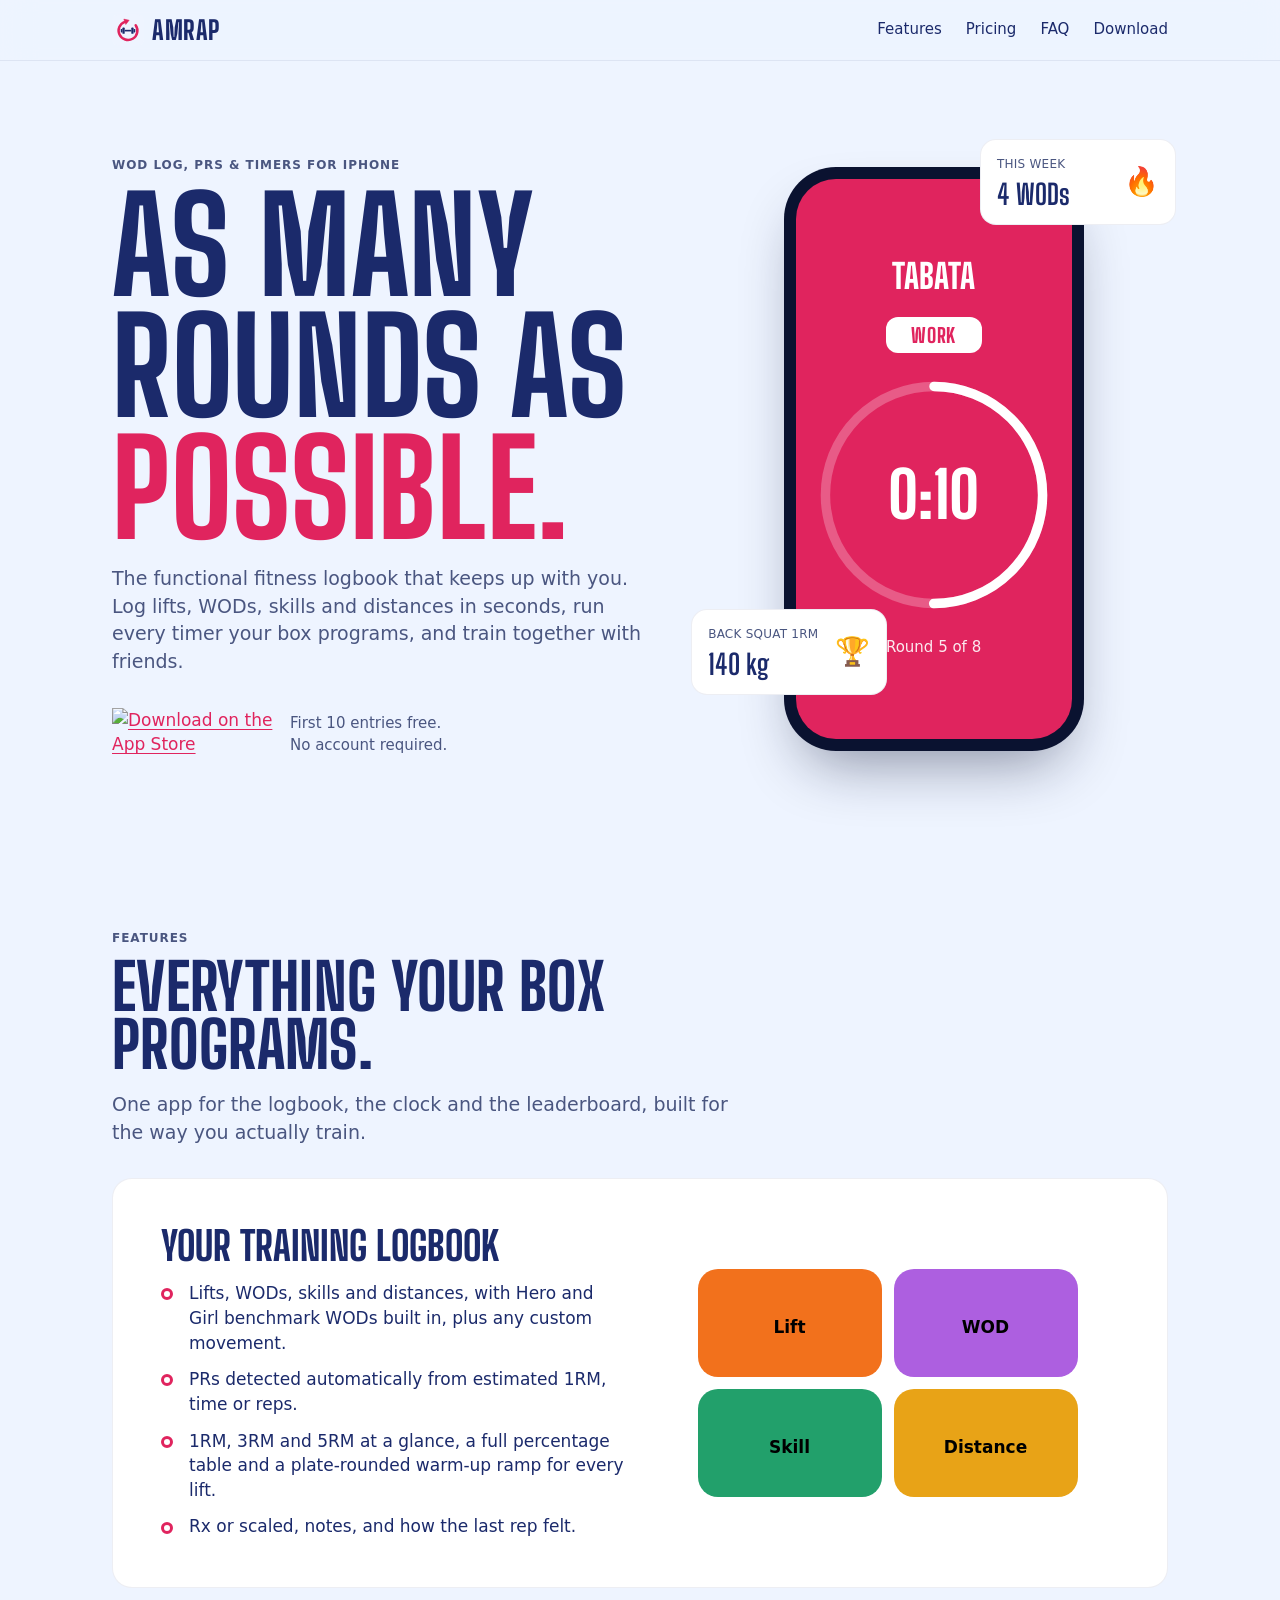
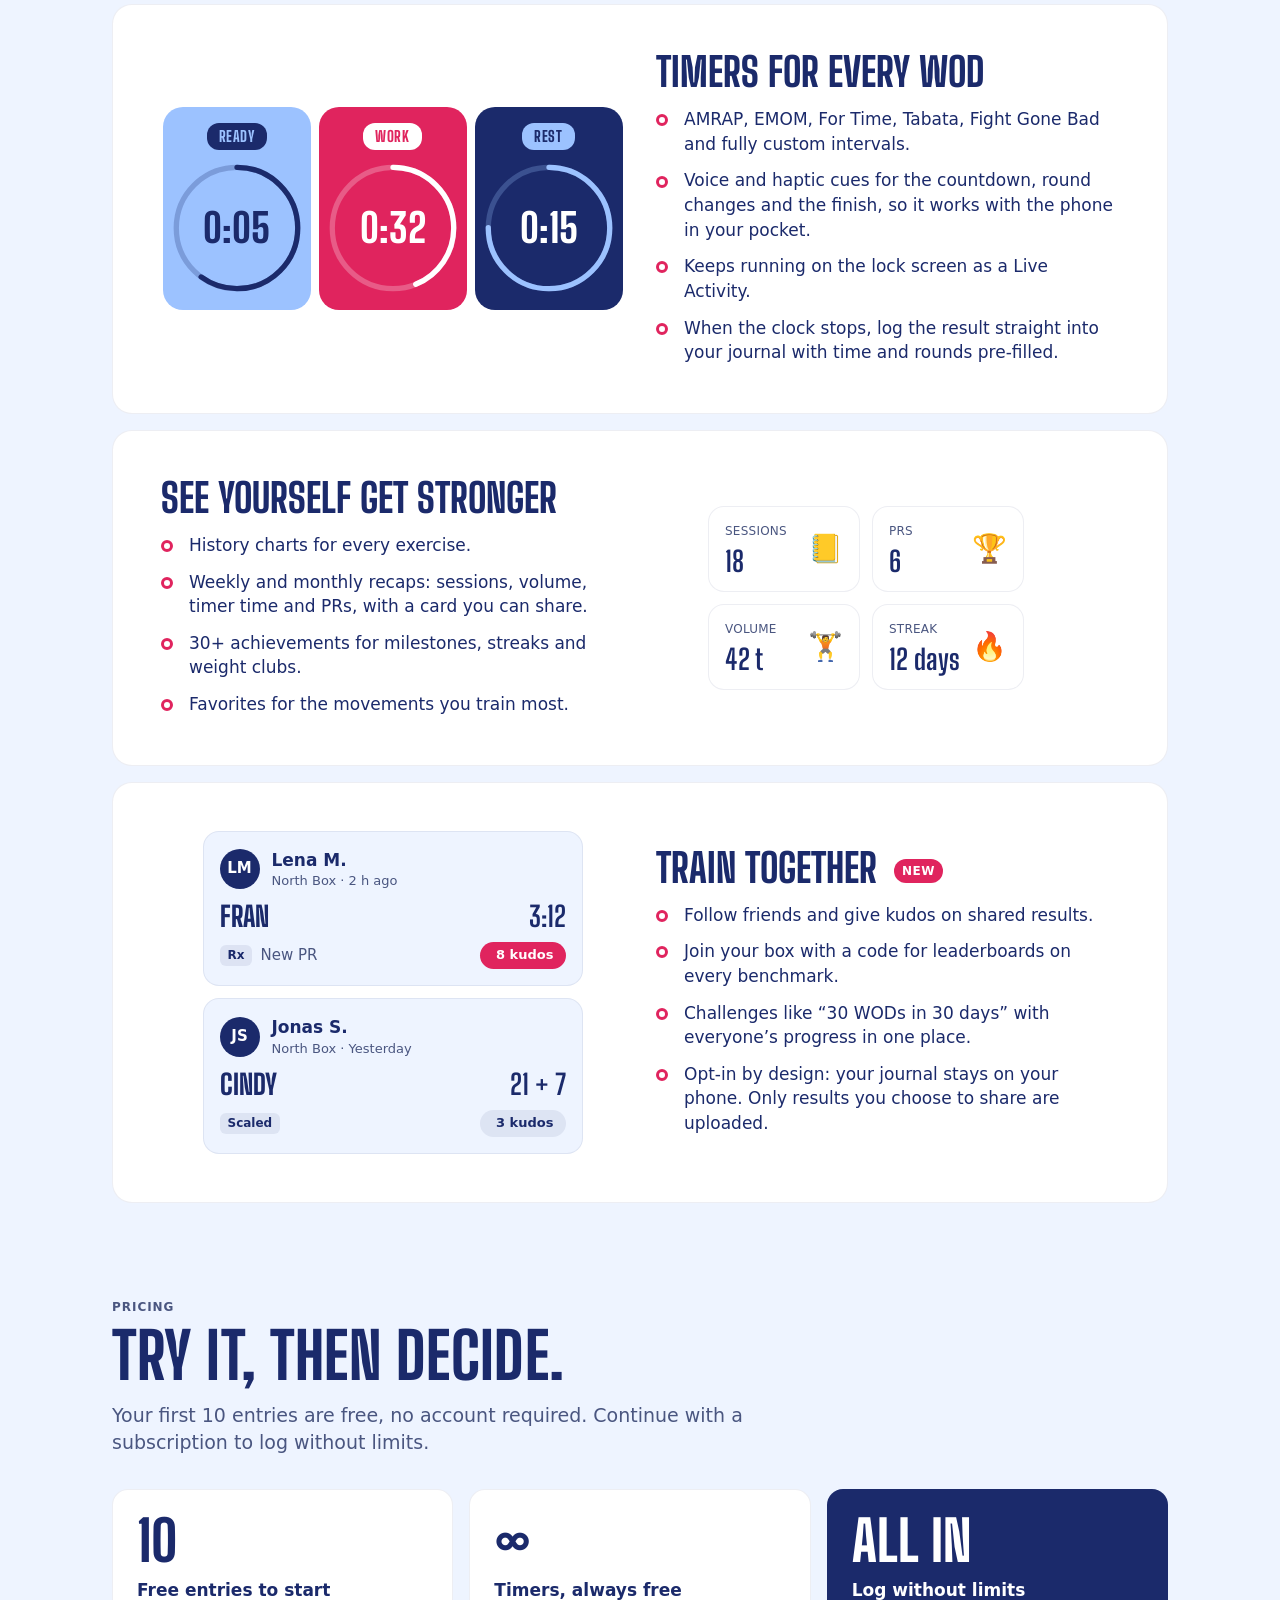
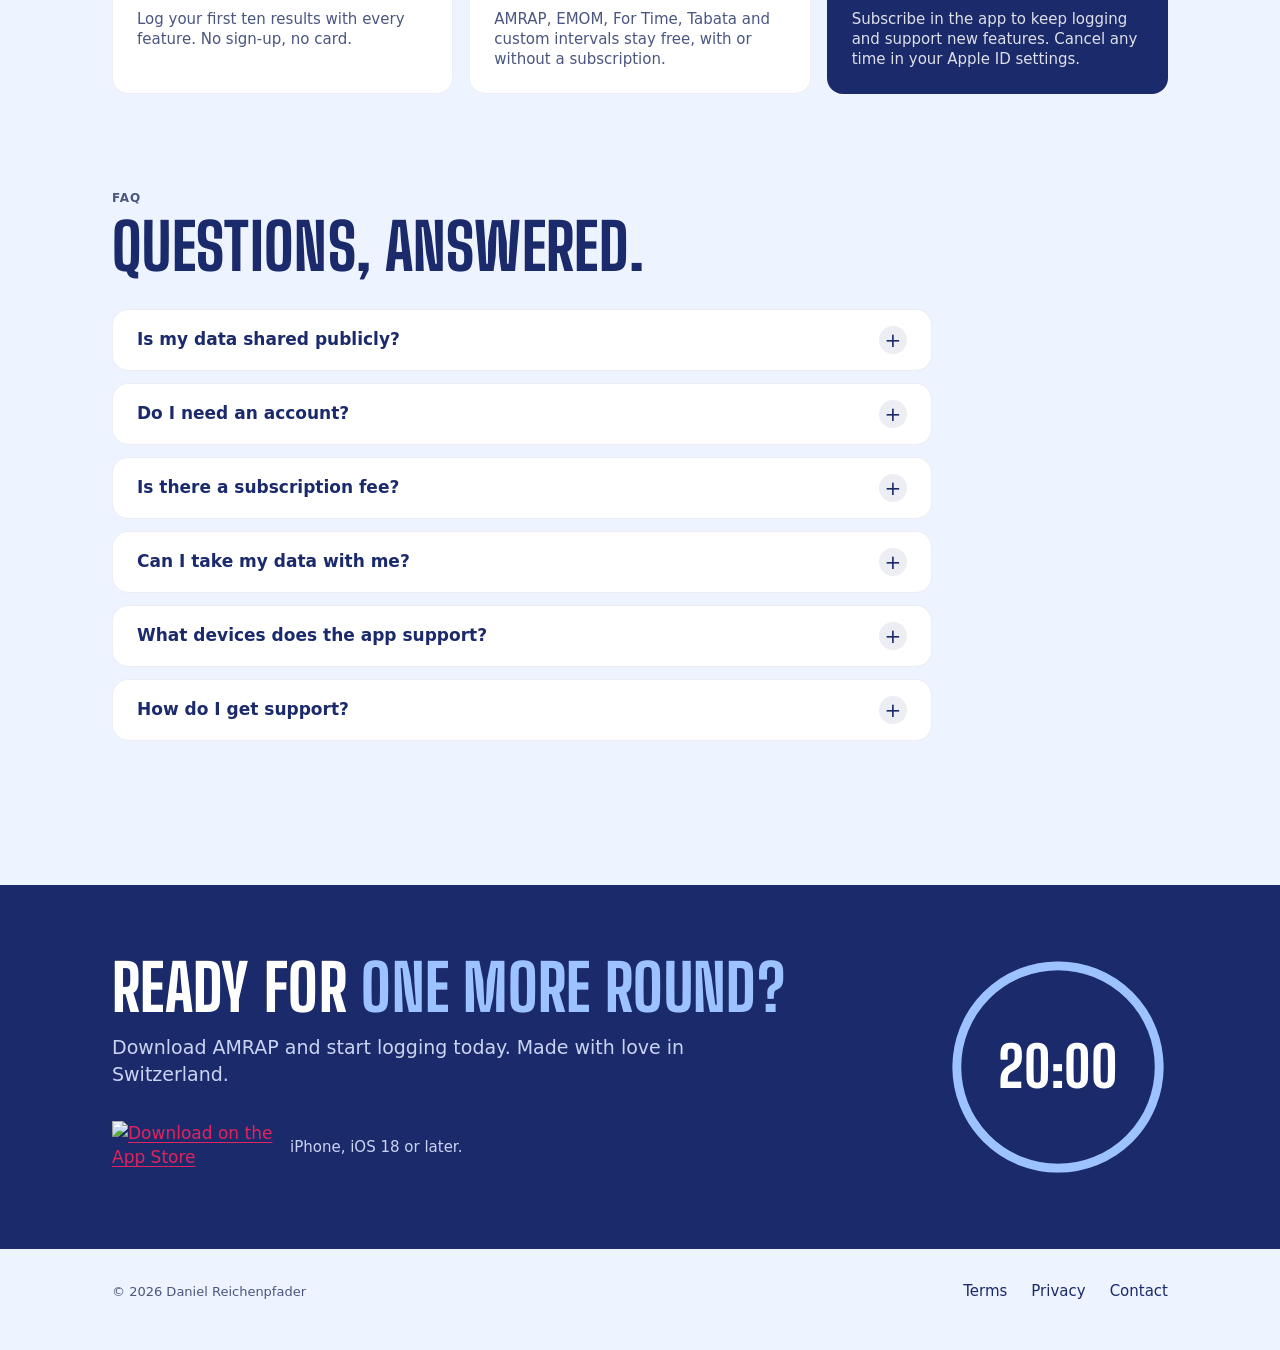
==== index.html @ 37e69ddd "✨ Rebuilds the website on the Amrap design system v3 Static site (no build step) for GitHub Pages: l" ====
<!doctype html>
<html lang="en">
<head>
  <meta charset="utf-8">
  <meta name="viewport" content="width=device-width, initial-scale=1">
  <title>AMRAP: WOD Log &amp; PRs</title>
  <meta name="description" content="The functional fitness logbook that keeps up with you. Log lifts, WODs, skills and distances in seconds, run every timer your box programs, and train together with friends.">
  <meta name="theme-color" content="#eef4ff" media="(prefers-color-scheme: light)">
  <meta name="theme-color" content="#0a1230" media="(prefers-color-scheme: dark)">
  <meta name="apple-itunes-app" content="app-id=6743651394">
  <meta property="og:title" content="AMRAP: WOD Log & PRs">
  <meta property="og:description" content="The functional fitness logbook that keeps up with you.">
  <meta property="og:image" content="assets/og-icon.png">
  <link rel="icon" href="assets/amrap-icon.svg" type="image/svg+xml">
  <link rel="icon" href="assets/favicon.png" type="image/png">
  <link rel="apple-touch-icon" href="assets/apple-touch-icon.png">
  <link rel="preconnect" href="https://fonts.googleapis.com">
  <link rel="preconnect" href="https://fonts.gstatic.com" crossorigin>
  <link rel="stylesheet" href="https://fonts.googleapis.com/css2?family=Big+Shoulders+Display:wght@700;800&display=swap">
  <link rel="stylesheet" href="https://cdn.jsdelivr.net/npm/@tabler/icons-webfont@3.19.0/dist/tabler-icons.min.css">
  <link rel="stylesheet" href="assets/tokens.css">
  <link rel="stylesheet" href="assets/components.css">
  <link rel="stylesheet" href="assets/site.css">
</head>
<body>
  <a class="skip" href="#main">Skip to content</a>

  <header class="site-header">
    <div class="wrap">
      <a class="brand" href="./" aria-label="AMRAP home">
        <img class="icon-light" src="assets/amrap-icon.svg" alt="" width="32" height="32">
        <img class="icon-dark" src="assets/amrap-icon-dark.svg" alt="" width="32" height="32">
        <span>Amrap</span>
      </a>
      <nav class="nav" aria-label="Main">
        <a href="#features">Features</a>
        <a href="#pricing">Pricing</a>
        <a href="#faq">FAQ</a>
        <a href="#download">Download</a>
      </nav>
    </div>
  </header>

  <main id="main">
    <!-- Hero -->
    <section class="hero">
      <div class="wrap">
        <div>
          <p class="eyebrow">WOD log, PRs &amp; timers for iPhone</p>
          <h1 class="display">As many<br>rounds as<br><em>possible.</em></h1>
          <p class="lede">The functional fitness logbook that keeps up with you. Log lifts, WODs, skills and distances in seconds, run every timer your box programs, and train together with friends.</p>
          <div class="cta-row">
            <a class="store-badge" href="https://apps.apple.com/app/id6743651394">
              <img src="https://developer.apple.com/app-store/marketing/guidelines/images/badge-download-on-the-app-store.svg" alt="Download on the App Store" width="162" height="54">
            </a>
            <span class="cta-note">First 10 entries free.<br>No account required.</span>
          </div>
        </div>

        <div class="hero-art" aria-hidden="true">
          <div class="phone">
            <div class="phone__screen">
              <div class="amrap-phase amrap-phase--work" id="hero-phase">
                <div class="phone__title">Tabata</div>
                <span class="amrap-badge" id="hero-badge">Work</span>
                <div class="amrap-dial" style="width:236px;height:236px">
                  <svg viewBox="0 0 300 300"><circle class="amrap-dial__track" cx="150" cy="150" r="138"/><circle class="amrap-dial__ring" id="hero-ring" cx="150" cy="150" r="138" stroke-dasharray="520 867.1"/></svg>
                  <span class="amrap-dial__time" id="hero-time" style="font-size:64px">0:12</span>
                </div>
                <div class="phone__meta" id="hero-round">Round 5 of 8</div>
              </div>
            </div>
          </div>
          <div class="amrap-stat-card float float--a"><div class="amrap-stat-card__text"><span class="amrap-stat-card__title">Back squat 1RM</span><span class="amrap-stat-card__value">140 kg</span></div><span class="amrap-stat-card__emoji">🏆</span></div>
          <div class="amrap-stat-card float float--b"><div class="amrap-stat-card__text"><span class="amrap-stat-card__title">This week</span><span class="amrap-stat-card__value">4 WODs</span></div><span class="amrap-stat-card__emoji">🔥</span></div>
        </div>
      </div>
    </section>

    <!-- Features -->
    <section class="section" id="features">
      <div class="wrap">
        <div class="section__head">
          <p class="eyebrow">Features</p>
          <h2 class="display">Everything your box programs.</h2>
          <p class="lede">One app for the logbook, the clock and the leaderboard, built for the way you actually train.</p>
        </div>

        <article class="feature">
          <div>
            <h3>Your training logbook</h3>
            <ul>
              <li>Lifts, WODs, skills and distances, with Hero and Girl benchmark WODs built in, plus any custom movement.</li>
              <li>PRs detected automatically from estimated 1RM, time or reps.</li>
              <li>1RM, 3RM and 5RM at a glance, a full percentage table and a plate-rounded warm-up ramp for every lift.</li>
              <li>Rx or scaled, notes, and how the last rep felt.</li>
            </ul>
          </div>
          <div class="feature__art" aria-hidden="true">
            <div class="tiles">
              <div class="amrap-tile amrap-tile--lift"><i class="ti ti-barbell"></i><span>Lift</span></div>
              <div class="amrap-tile amrap-tile--wod"><i class="ti ti-flame"></i><span>WOD</span></div>
              <div class="amrap-tile amrap-tile--skill"><i class="ti ti-stretching"></i><span>Skill</span></div>
              <div class="amrap-tile amrap-tile--distance"><i class="ti ti-route"></i><span>Distance</span></div>
            </div>
          </div>
        </article>

        <article class="feature feature--flip">
          <div>
            <h3>Timers for every WOD</h3>
            <ul>
              <li>AMRAP, EMOM, For Time, Tabata, Fight Gone Bad and fully custom intervals.</li>
              <li>Voice and haptic cues for the countdown, round changes and the finish, so it works with the phone in your pocket.</li>
              <li>Keeps running on the lock screen as a Live Activity.</li>
              <li>When the clock stops, log the result straight into your journal with time and rounds pre-filled.</li>
            </ul>
          </div>
          <div class="feature__art" aria-hidden="true">
            <div class="phases">
              <div class="amrap-phase amrap-phase--countdown"><span class="amrap-badge">Ready</span><div class="amrap-dial"><svg viewBox="0 0 300 300"><circle class="amrap-dial__track" cx="150" cy="150" r="138"/><circle class="amrap-dial__ring" cx="150" cy="150" r="138" stroke-dasharray="520 867.1"/></svg><span class="amrap-dial__time">0:05</span></div></div>
              <div class="amrap-phase amrap-phase--work"><span class="amrap-badge">Work</span><div class="amrap-dial"><svg viewBox="0 0 300 300"><circle class="amrap-dial__track" cx="150" cy="150" r="138"/><circle class="amrap-dial__ring" cx="150" cy="150" r="138" stroke-dasharray="380 867.1"/></svg><span class="amrap-dial__time">0:32</span></div></div>
              <div class="amrap-phase amrap-phase--rest"><span class="amrap-badge">Rest</span><div class="amrap-dial"><svg viewBox="0 0 300 300"><circle class="amrap-dial__track" cx="150" cy="150" r="138"/><circle class="amrap-dial__ring" cx="150" cy="150" r="138" stroke-dasharray="650 867.1"/></svg><span class="amrap-dial__time">0:15</span></div></div>
            </div>
          </div>
        </article>

        <article class="feature">
          <div>
            <h3>See yourself get stronger</h3>
            <ul>
              <li>History charts for every exercise.</li>
              <li>Weekly and monthly recaps: sessions, volume, timer time and PRs, with a card you can share.</li>
              <li>30+ achievements for milestones, streaks and weight clubs.</li>
              <li>Favorites for the movements you train most.</li>
            </ul>
          </div>
          <div class="feature__art stats" aria-hidden="true">
            <div class="amrap-grid">
              <div class="amrap-stat-card"><div class="amrap-stat-card__text"><span class="amrap-stat-card__title">Sessions</span><span class="amrap-stat-card__value">18</span></div><span class="amrap-stat-card__emoji">📒</span></div>
              <div class="amrap-stat-card"><div class="amrap-stat-card__text"><span class="amrap-stat-card__title">PRs</span><span class="amrap-stat-card__value">6</span></div><span class="amrap-stat-card__emoji">🏆</span></div>
              <div class="amrap-stat-card"><div class="amrap-stat-card__text"><span class="amrap-stat-card__title">Volume</span><span class="amrap-stat-card__value">42 t</span></div><span class="amrap-stat-card__emoji">🏋️</span></div>
              <div class="amrap-stat-card"><div class="amrap-stat-card__text"><span class="amrap-stat-card__title">Streak</span><span class="amrap-stat-card__value">12 days</span></div><span class="amrap-stat-card__emoji">🔥</span></div>
            </div>
          </div>
        </article>

        <article class="feature feature--flip">
          <div>
            <h3>Train together <span class="new-tag">NEW</span></h3>
            <ul>
              <li>Follow friends and give kudos on shared results.</li>
              <li>Join your box with a code for leaderboards on every benchmark.</li>
              <li>Challenges like “30 WODs in 30 days” with everyone’s progress in one place.</li>
              <li>Opt-in by design: your journal stays on your phone. Only results you choose to share are uploaded.</li>
            </ul>
          </div>
          <div class="feature__art" aria-hidden="true">
            <div style="width:100%;max-width:380px">
              <div class="feed-card">
                <div class="feed-card__who"><span class="avatar">LM</span><div><div class="feed-card__name">Lena M.</div><div class="feed-card__sub">North Box · 2 h ago</div></div></div>
                <div class="feed-card__result"><span class="feed-card__wod">Fran</span><span class="feed-card__score">3:12</span></div>
                <div class="feed-card__foot"><span class="rx">Rx</span><span class="muted">New PR</span><span style="flex:1"></span><span class="kudos kudos--on"><i class="ti ti-flame"></i> 8 kudos</span></div>
              </div>
              <div class="feed-card">
                <div class="feed-card__who"><span class="avatar">JS</span><div><div class="feed-card__name">Jonas S.</div><div class="feed-card__sub">North Box · Yesterday</div></div></div>
                <div class="feed-card__result"><span class="feed-card__wod">Cindy</span><span class="feed-card__score">21 + 7</span></div>
                <div class="feed-card__foot"><span class="rx">Scaled</span><span style="flex:1"></span><span class="kudos"><i class="ti ti-flame"></i> 3 kudos</span></div>
              </div>
            </div>
          </div>
        </article>
      </div>
    </section>

    <!-- Pricing -->
    <section class="section" id="pricing">
      <div class="wrap">
        <div class="section__head">
          <p class="eyebrow">Pricing</p>
          <h2 class="display">Try it, then decide.</h2>
          <p class="lede">Your first 10 entries are free, no account required. Continue with a subscription to log without limits.</p>
        </div>
        <div class="plans">
          <div class="plan">
            <div class="plan__big">10</div>
            <h3>Free entries to start</h3>
            <p>Log your first ten results with every feature. No sign-up, no card.</p>
          </div>
          <div class="plan">
            <div class="plan__big">∞</div>
            <h3>Timers, always free</h3>
            <p>AMRAP, EMOM, For Time, Tabata and custom intervals stay free, with or without a subscription.</p>
          </div>
          <div class="plan plan--primary">
            <div class="plan__big">All in</div>
            <h3>Log without limits</h3>
            <p>Subscribe in the app to keep logging and support new features. Cancel any time in your Apple ID settings.</p>
          </div>
        </div>
      </div>
    </section>

    <!-- FAQ -->
    <section class="section" id="faq">
      <div class="wrap">
        <div class="section__head">
          <p class="eyebrow">FAQ</p>
          <h2 class="display">Questions, answered.</h2>
        </div>
        <div class="faq">
          <details>
            <summary>Is my data shared publicly?</summary>
            <div><p>No. Your journal stays on your phone. Social is opt-in: only the results you choose to share are uploaded.</p></div>
          </details>
          <details>
            <summary>Do I need an account?</summary>
            <div><p>Not for your journal or the timers. You only sign in, with Apple or email, if you want to follow friends, join your box or take part in challenges.</p></div>
          </details>
          <details>
            <summary>Is there a subscription fee?</summary>
            <div><p>Your first 10 entries are free. After that, a subscription lets you log without limits and supports development. Timers are always free.</p></div>
          </details>
          <details>
            <summary>Can I take my data with me?</summary>
            <div><p>Yes. Export and import your journal any time.</p></div>
          </details>
          <details>
            <summary>What devices does the app support?</summary>
            <div><p>AMRAP runs on iPhone with iOS 18 or later.</p></div>
          </details>
          <details>
            <summary>How do I get support?</summary>
            <div><p>Email <a href="mailto:amrap@danielreichenpfader.com">amrap@danielreichenpfader.com</a>.</p></div>
          </details>
        </div>
      </div>
    </section>

    <!-- Download -->
    <section class="band" id="download">
      <div class="wrap">
        <div>
          <h2 class="display">Ready for <em>one more round?</em></h2>
          <p class="lede">Download AMRAP and start logging today. Made with love in Switzerland.</p>
          <div class="cta-row">
            <a class="store-badge" href="https://apps.apple.com/app/id6743651394">
              <img src="https://developer.apple.com/app-store/marketing/guidelines/images/badge-download-on-the-app-store.svg" alt="Download on the App Store" width="162" height="54">
            </a>
            <span class="cta-note">iPhone, iOS 18 or later.</span>
          </div>
        </div>
        <div class="amrap-dial" aria-hidden="true">
          <svg viewBox="0 0 300 300"><circle class="amrap-dial__track" cx="150" cy="150" r="138"/><circle class="amrap-dial__ring" cx="150" cy="150" r="138" stroke-dasharray="867.1 867.1"/></svg>
          <span class="amrap-dial__time">20:00</span>
        </div>
      </div>
    </section>
  </main>

  <footer class="site-footer">
    <div class="wrap">
      <span class="fine">© <span id="year">2026</span> Daniel Reichenpfader</span>
      <nav aria-label="Legal">
        <a href="terms/">Terms</a>
        <a href="privacy/">Privacy</a>
        <a href="mailto:amrap@danielreichenpfader.com">Contact</a>
      </nav>
    </div>
  </footer>

  <script>
    document.getElementById('year').textContent = new Date().getFullYear();
    // Hero: a running Tabata (20 s work / 10 s rest) using the design system's phase screens.
    (function () {
      if (window.matchMedia('(prefers-reduced-motion: reduce)').matches) return;
      var phase = document.getElementById('hero-phase'), badge = document.getElementById('hero-badge'),
          ring = document.getElementById('hero-ring'), time = document.getElementById('hero-time'),
          round = document.getElementById('hero-round');
      var C = 867.1, work = true, left = 12, total = 20, r = 5;
      function render() {
        phase.className = 'amrap-phase ' + (work ? 'amrap-phase--work' : 'amrap-phase--rest');
        badge.textContent = work ? 'Work' : 'Rest';
        time.textContent = '0:' + String(left).padStart(2, '0');
        ring.setAttribute('stroke-dasharray', (C * left / total).toFixed(1) + ' ' + C);
        round.textContent = 'Round ' + r + ' of 8';
      }
      setInterval(function () {
        left -= 1;
        if (left < 0) {
          if (work) { work = false; total = 10; } else { work = true; total = 20; r = r % 8 + 1; }
          left = total;
        }
        render();
      }, 1000);
    })();
  </script>
</body>
</html>
---- assets/tokens.css ----
/* Amrap design system v3 — tokens (from the Amrap design system, tokens.json). */
:root {
  color-scheme: light dark;
  --background: #eef4ff;
  --surface-card: #ffffff;
  --fill-secondary: rgba(27, 42, 107, 0.08);
  --fill-quaternary: rgba(27, 42, 107, 0.14);
  --card-stroke: rgba(27, 42, 107, 0.08);
  --label: #1b2a6b;
  --label-secondary: #4a5680;
  --navy: #1b2a6b;
  --sky-strong: #9cc2ff;
  --primary: #1b2a6b;
  --on-primary: #ffffff;
  --accent: #e0245e;
  --on-accent: #ffffff;
  --danger: #c62828;
  --type-lift: #f2711c;
  --type-wod: #ad5fe0;
  --type-skill: #22a06b;
  --type-distance: #e8a317;
  --type-undefined: #8a90a6;
  --on-type: #000000;
  --timer-countdown: var(--sky-strong);
  --on-timer-countdown: var(--navy);
  --timer-work: var(--accent);
  --on-timer-work: var(--on-accent);
  --timer-rest: var(--navy);
  --on-timer-rest: #ffffff;
  --timer-rest-ring: var(--sky-strong);
  --timer-idle-ring: var(--primary);
  --shadow-badge: 0 4px 10px rgba(0, 0, 0, 0.12);

  --space-4: 4px;
  --space-8: 8px;
  --space-12: 12px;
  --space-16: 16px;
  --space-24: 24px;
  --space-32: 32px;
  --space-48: 48px;
  --radius-control: 12px;
  --radius-card: 16px;
  --radius-tile: 20px;
  --radius-pill: 999px;
  --stroke-ring: 12px;
  --stroke-hairline: 1px;
  --font-sf: -apple-system, BlinkMacSystemFont, "SF Pro Text", system-ui, sans-serif;
  --font-display: "Big Shoulders Display", "Arial Narrow", sans-serif-condensed, -apple-system, sans-serif;
}

@media (prefers-color-scheme: dark) {
  :root {
    --background: #0a1230;
    --surface-card: #141e44;
    --fill-secondary: rgba(156, 194, 255, 0.16);
    --fill-quaternary: rgba(156, 194, 255, 0.20);
    --card-stroke: rgba(156, 194, 255, 0.12);
    --label: #ffffff;
    --label-secondary: #a3acc9;
    --primary: #9cc2ff;
    --on-primary: #0a1230;
    --accent: #ff6b9a;
    --on-accent: #0a1230;
    --danger: #ff6b6b;
    --type-lift: #ff8a3d;
    --type-wod: #c084fc;
    --type-skill: #3ccf8e;
    --type-distance: #f5c04a;
  }
}
---- assets/components.css ----
/* Amrap design system v3 — components (from components/bundle.css, body rule removed). */
.amrap-grid { display: grid; grid-template-columns: repeat(2, minmax(0, 1fr)); gap: var(--space-12); max-width: 420px; }

.amrap-stat-card { display: flex; align-items: center; gap: var(--space-12); min-height: 72px; box-sizing: border-box; padding: var(--space-16); border-radius: var(--radius-card); background: var(--surface-card); border: var(--stroke-hairline) solid var(--card-stroke); }
.amrap-stat-card__text { flex: 1; display: flex; flex-direction: column; gap: var(--space-8); min-width: 0; }
.amrap-stat-card__title { font-size: 12px; line-height: 16px; font-weight: 500; text-transform: uppercase; letter-spacing: 0.02em; color: var(--label-secondary); }
.amrap-stat-card__value { font-family: var(--font-display); font-size: 28px; line-height: 1; font-weight: 700; font-variant-numeric: tabular-nums; color: var(--label); white-space: nowrap; }
.amrap-stat-card__emoji { font-size: 28px; line-height: 1; }

.amrap-tile { display: flex; flex-direction: column; align-items: center; justify-content: center; gap: var(--space-8); min-height: 108px; padding: var(--space-8); border-radius: var(--radius-tile); color: var(--on-type); }
.amrap-tile i { font-size: 28px; }
.amrap-tile span { font-size: 17px; line-height: 22px; font-weight: 600; }
.amrap-tile--lift { background: var(--type-lift); }
.amrap-tile--wod { background: var(--type-wod); }
.amrap-tile--skill { background: var(--type-skill); }
.amrap-tile--distance { background: var(--type-distance); }

.amrap-phase { --ground: var(--timer-work); --ink: var(--on-timer-work); --ring: var(--on-timer-work); --badge-ink: var(--timer-work); display: flex; flex-direction: column; align-items: center; gap: var(--space-16); padding: var(--space-24) var(--space-16); border-radius: var(--radius-tile); background: var(--ground); color: var(--ink); }
.amrap-phase--countdown { --ground: var(--timer-countdown); --ink: var(--on-timer-countdown); --ring: var(--on-timer-countdown); --badge-ink: var(--timer-countdown); }
.amrap-phase--rest { --ground: var(--timer-rest); --ink: var(--on-timer-rest); --ring: var(--timer-rest-ring); --badge-ink: var(--timer-rest); }
.amrap-badge { display: inline-flex; justify-content: center; min-width: 96px; box-sizing: border-box; padding: var(--space-8) var(--space-16); border-radius: var(--radius-control); background: var(--ring); color: var(--badge-ink); font-family: var(--font-display); font-size: 20px; line-height: 1; font-weight: 800; letter-spacing: 0.04em; text-transform: uppercase; }

.amrap-dial { position: relative; width: 300px; height: 300px; max-width: 100%; aspect-ratio: 1; }
.amrap-dial svg { position: absolute; inset: 0; width: 100%; height: 100%; transform: rotate(-90deg); }
.amrap-dial__track, .amrap-dial__ring { fill: none; stroke-width: var(--stroke-ring); }
.amrap-dial__track { stroke: var(--ring, var(--label)); stroke-opacity: 0.25; }
.amrap-dial__ring { stroke: var(--ring, var(--timer-idle-ring)); stroke-linecap: round; }
.amrap-dial__time { position: absolute; inset: 0; display: flex; align-items: center; justify-content: center; font-family: var(--font-display); font-size: 74px; line-height: 1; font-weight: 800; font-variant-numeric: tabular-nums; }
---- assets/site.css ----
/* Amrap website — built on the v3 design system tokens (tokens.css). */
*, *::before, *::after { box-sizing: border-box; }
html { -webkit-text-size-adjust: 100%; scroll-behavior: smooth; }
body {
  margin: 0;
  background: var(--background);
  color: var(--label);
  font-family: var(--font-sf);
  font-size: 17px;
  line-height: 1.45;
  -webkit-font-smoothing: antialiased;
}
img, svg { display: block; max-width: 100%; }
a { color: var(--accent); text-underline-offset: 3px; }
a:hover { text-decoration-thickness: 2px; }
:focus-visible { outline: 3px solid var(--accent); outline-offset: 3px; border-radius: 4px; }
.skip { position: absolute; left: -999px; }
.skip:focus { left: var(--space-16); top: var(--space-16); z-index: 10; background: var(--surface-card); padding: var(--space-8) var(--space-16); border-radius: var(--radius-control); }

.wrap { width: 100%; max-width: 1120px; margin: 0 auto; padding: 0 var(--space-16); }
@media (min-width: 720px) { .wrap { padding: 0 var(--space-32); } }

/* ---------- Header ---------- */
.site-header { position: sticky; top: 0; z-index: 5; background: color-mix(in srgb, var(--background) 85%, transparent); backdrop-filter: saturate(1.6) blur(16px); -webkit-backdrop-filter: saturate(1.6) blur(16px); border-bottom: var(--stroke-hairline) solid var(--card-stroke); }
.site-header .wrap { display: flex; align-items: center; justify-content: space-between; height: 60px; gap: var(--space-16); }
.brand { display: inline-flex; align-items: center; gap: var(--space-8); color: var(--label); text-decoration: none; }
.brand img { width: 32px; height: 32px; border-radius: 8px; }
.brand span { font-family: var(--font-display); font-weight: 800; font-size: 26px; line-height: 1; letter-spacing: 0.02em; text-transform: uppercase; }
.nav { display: flex; gap: var(--space-24); }
.nav a { color: var(--label); text-decoration: none; font-size: 15px; font-weight: 500; }
.nav a:hover { color: var(--accent); }
@media (max-width: 639px) { .nav { display: none; } }
.icon-dark { display: none; }
@media (prefers-color-scheme: dark) { .icon-light { display: none; } .icon-dark { display: block; } }

/* ---------- Type ---------- */
.eyebrow { margin: 0 0 var(--space-12); font-size: 12px; line-height: 16px; font-weight: 600; letter-spacing: 0.08em; text-transform: uppercase; color: var(--label-secondary); }
.display { margin: 0; font-family: var(--font-display); font-weight: 800; text-transform: uppercase; line-height: 0.92; letter-spacing: 0.005em; }
h2.display { font-size: clamp(40px, 6vw, 64px); }
.lede { margin: var(--space-16) 0 0; font-size: 19px; line-height: 1.45; color: var(--label-secondary); max-width: 34em; }
.muted { color: var(--label-secondary); }
.fine { font-size: 13px; line-height: 18px; color: var(--label-secondary); }

/* ---------- Hero ---------- */
.hero { padding: var(--space-48) 0 var(--space-48); overflow-x: clip; }
.hero .wrap { display: grid; gap: var(--space-48); align-items: center; }
@media (min-width: 900px) { .hero { padding: 96px 0; } .hero .wrap { grid-template-columns: 1.15fr 1fr; } }
.hero h1 { font-size: clamp(64px, 12vw, 132px); }
.hero h1 em { font-style: normal; color: var(--accent); }
.cta-row { display: flex; flex-wrap: wrap; align-items: center; gap: var(--space-16); margin-top: var(--space-32); }
.store-badge img { height: 54px; width: auto; }
.cta-note { font-size: 15px; color: var(--label-secondary); }

/* Phone mock-up made of design-system components */
.phone { position: relative; width: 300px; max-width: 100%; margin: 0 auto; padding: 12px; border-radius: 52px; background: #0a1230; box-shadow: 0 30px 60px -20px rgba(10, 18, 48, 0.45); }
.phone__screen { border-radius: 40px; overflow: hidden; }
.phone .amrap-phase { border-radius: 0; min-height: 560px; justify-content: center; gap: var(--space-24); }
.phone__title { font-family: var(--font-display); font-weight: 800; font-size: 34px; line-height: 1; text-transform: uppercase; }
.phone__meta { font-size: 15px; opacity: 0.9; }
.hero-art { position: relative; }
.hero-art .float { position: absolute; width: 196px; }
.hero-art .float--a { left: -8px; bottom: 56px; }
.hero-art .float--b { right: -8px; top: -28px; }
@media (max-width: 899px) { .hero-art .float { display: none; } }
@media (min-width: 900px) and (max-width: 1060px) { .hero-art .float--a { left: -40px; } .hero-art .float--b { right: -40px; } }

/* ---------- Sections ---------- */
section { scroll-margin-top: 72px; }
.section { padding: 72px 0; }
.section + .section { padding-top: 24px; }
.section__head { max-width: 680px; margin-bottom: var(--space-32); }

.feature { display: grid; gap: var(--space-32); align-items: center; padding: var(--space-32); border-radius: var(--radius-tile); background: var(--surface-card); border: var(--stroke-hairline) solid var(--card-stroke); }
.feature + .feature { margin-top: var(--space-16); }
@media (max-width: 719px) { .feature { padding: var(--space-24) var(--space-16); } }
@media (min-width: 900px) { .feature { grid-template-columns: 1fr 1fr; padding: var(--space-48); } .feature--flip .feature__art { order: -1; } }
.feature h3 { margin: 0; font-family: var(--font-display); font-weight: 800; font-size: 40px; line-height: 0.95; text-transform: uppercase; }
.feature ul { margin: var(--space-16) 0 0; padding: 0; list-style: none; display: grid; gap: var(--space-12); }
.feature li { position: relative; padding-left: 28px; }
.feature li::before { content: ""; position: absolute; left: 0; top: 0.42em; width: 12px; height: 12px; border-radius: 50%; border: 3px solid var(--accent); }
.feature__art { display: flex; justify-content: center; }
.new-tag { display: inline-block; vertical-align: middle; margin-left: var(--space-8); padding: var(--space-4) var(--space-8); border-radius: var(--radius-pill); background: var(--accent); color: var(--on-accent); font-family: var(--font-sf); font-size: 12px; line-height: 16px; font-weight: 700; letter-spacing: 0.04em; }

/* Art pieces */
.tiles { display: grid; grid-template-columns: repeat(2, minmax(0, 1fr)); gap: var(--space-12); width: 100%; max-width: 380px; }
.phases { display: grid; grid-template-columns: repeat(3, minmax(0, 1fr)); gap: var(--space-8); width: 100%; max-width: 460px; }
.phases .amrap-phase { padding: var(--space-16) var(--space-8); gap: var(--space-12); }
.phases .amrap-badge { min-width: 0; font-size: 15px; padding: 6px var(--space-12); }
.phases .amrap-dial { width: 100%; height: auto; }
.phases .amrap-dial__time { font-size: clamp(26px, 6vw, 40px); }
.stats { width: 100%; max-width: 420px; }
.stats .amrap-grid { max-width: none; }

.feed-card { width: 100%; max-width: 380px; padding: var(--space-16); border-radius: var(--radius-card); background: var(--background); border: var(--stroke-hairline) solid var(--card-stroke); }
.feed-card + .feed-card { margin-top: var(--space-12); }
.feed-card__who { display: flex; align-items: center; gap: var(--space-12); }
.avatar { width: 40px; height: 40px; border-radius: var(--radius-pill); display: grid; place-items: center; font-weight: 700; font-size: 15px; background: var(--primary); color: var(--on-primary); }
.feed-card__name { font-weight: 600; }
.feed-card__sub { font-size: 13px; line-height: 18px; color: var(--label-secondary); }
.feed-card__result { display: flex; align-items: baseline; justify-content: space-between; gap: var(--space-12); margin-top: var(--space-12); }
.feed-card__wod { font-family: var(--font-display); font-weight: 800; font-size: 28px; line-height: 1; text-transform: uppercase; }
.feed-card__score { font-family: var(--font-display); font-weight: 700; font-size: 28px; line-height: 1; font-variant-numeric: tabular-nums; }
.feed-card__foot { display: flex; align-items: center; gap: var(--space-8); margin-top: var(--space-12); font-size: 15px; }
.kudos { display: inline-flex; align-items: center; gap: var(--space-4); padding: var(--space-4) var(--space-12); border-radius: var(--radius-pill); background: var(--fill-secondary); color: var(--label); font-size: 13px; font-weight: 600; }
.kudos--on { background: var(--accent); color: var(--on-accent); }
.rx { padding: 2px var(--space-8); border-radius: 6px; background: var(--fill-secondary); font-size: 12px; font-weight: 700; }

/* ---------- Pricing ---------- */
.plans { display: grid; gap: var(--space-16); }
@media (min-width: 720px) { .plans { grid-template-columns: repeat(3, 1fr); } }
.plan { padding: var(--space-24); border-radius: var(--radius-card); background: var(--surface-card); border: var(--stroke-hairline) solid var(--card-stroke); }
.plan__big { font-family: var(--font-display); font-weight: 800; font-size: 56px; line-height: 0.95; text-transform: uppercase; font-variant-numeric: tabular-nums; }
.plan h3 { margin: var(--space-12) 0 var(--space-8); font-size: 17px; line-height: 22px; }
.plan p { margin: 0; color: var(--label-secondary); font-size: 15px; line-height: 20px; }
.plan--primary { background: var(--primary); color: var(--on-primary); border-color: transparent; }
.plan--primary p { color: inherit; opacity: 0.85; }

/* ---------- FAQ ---------- */
.faq { display: grid; gap: var(--space-12); max-width: 820px; }
.faq details { border-radius: var(--radius-card); background: var(--surface-card); border: var(--stroke-hairline) solid var(--card-stroke); }
.faq summary { display: flex; justify-content: space-between; align-items: center; gap: var(--space-16); padding: var(--space-16) var(--space-24); cursor: pointer; list-style: none; font-weight: 600; }
.faq summary::-webkit-details-marker { display: none; }
.faq summary::after { content: "+"; flex: none; display: grid; place-items: center; width: 28px; height: 28px; border-radius: var(--radius-pill); background: var(--fill-secondary); font-size: 20px; line-height: 1; font-weight: 500; transition: transform 0.2s; }
.faq details[open] summary::after { transform: rotate(45deg); }
.faq details > div { padding: 0 var(--space-24) var(--space-24); color: var(--label-secondary); }
.faq details > div p { margin: 0 0 var(--space-8); }

/* ---------- Download band ---------- */
.band { margin: 72px 0 0; padding: 72px 0; background: var(--navy); color: #ffffff; }
.band .wrap { display: grid; gap: var(--space-32); align-items: center; }
@media (min-width: 900px) { .band .wrap { grid-template-columns: 1fr auto; } }
.band h2 em { font-style: normal; color: var(--sky-strong); }
.band .lede { color: #c9d4f2; }
.band .amrap-dial { width: 220px; height: 220px; --ring: var(--timer-rest-ring); color: #ffffff; }
.band .amrap-dial__track { stroke: var(--sky-strong); }
.band .amrap-dial__time { font-size: 56px; }
@media (max-width: 899px) { .band .amrap-dial { display: none; } }
.band .cta-note { color: #c9d4f2; }

/* ---------- Footer ---------- */
.site-footer { padding: var(--space-32) 0 var(--space-48); }
.site-footer .wrap { display: flex; flex-wrap: wrap; gap: var(--space-16) var(--space-32); justify-content: space-between; align-items: center; }
.site-footer nav { display: flex; flex-wrap: wrap; gap: var(--space-24); }
.site-footer a { color: var(--label); text-decoration: none; font-size: 15px; }
.site-footer a:hover { color: var(--accent); }

/* ---------- Legal pages ---------- */
.legal { padding: var(--space-48) 0 72px; }
.legal .doc { max-width: 760px; padding: var(--space-32); border-radius: var(--radius-tile); background: var(--surface-card); border: var(--stroke-hairline) solid var(--card-stroke); overflow-wrap: anywhere; }
@media (max-width: 719px) { .legal .doc { padding: var(--space-24) var(--space-16); } }
.legal h1 { margin: 0 0 var(--space-8); font-family: var(--font-display); font-weight: 800; font-size: clamp(40px, 7vw, 56px); line-height: 0.95; text-transform: uppercase; }
.legal h2 { margin: var(--space-32) 0 var(--space-12); font-size: 22px; line-height: 28px; }
.legal h3 { margin: var(--space-24) 0 var(--space-8); font-size: 17px; line-height: 22px; }
.legal p, .legal li, .legal .doc div { font-size: 15px; line-height: 1.55; color: var(--label-secondary); }
.legal .doc div + div { margin-top: var(--space-8); }
.legal strong { color: var(--label); }
.legal table { width: 100%; border-collapse: collapse; font-size: 14px; }
.legal td, .legal th { border: var(--stroke-hairline) solid var(--card-stroke); padding: var(--space-8); vertical-align: top; }
.legal ul { padding-left: 1.2em; }

/* ---------- 404 ---------- */
.notfound { min-height: 70vh; display: grid; place-items: center; text-align: center; padding: var(--space-48) 0; }
.notfound .amrap-dial { margin: 0 auto var(--space-24); width: 220px; height: 220px; }
.notfound .amrap-dial__time { font-size: 64px; }
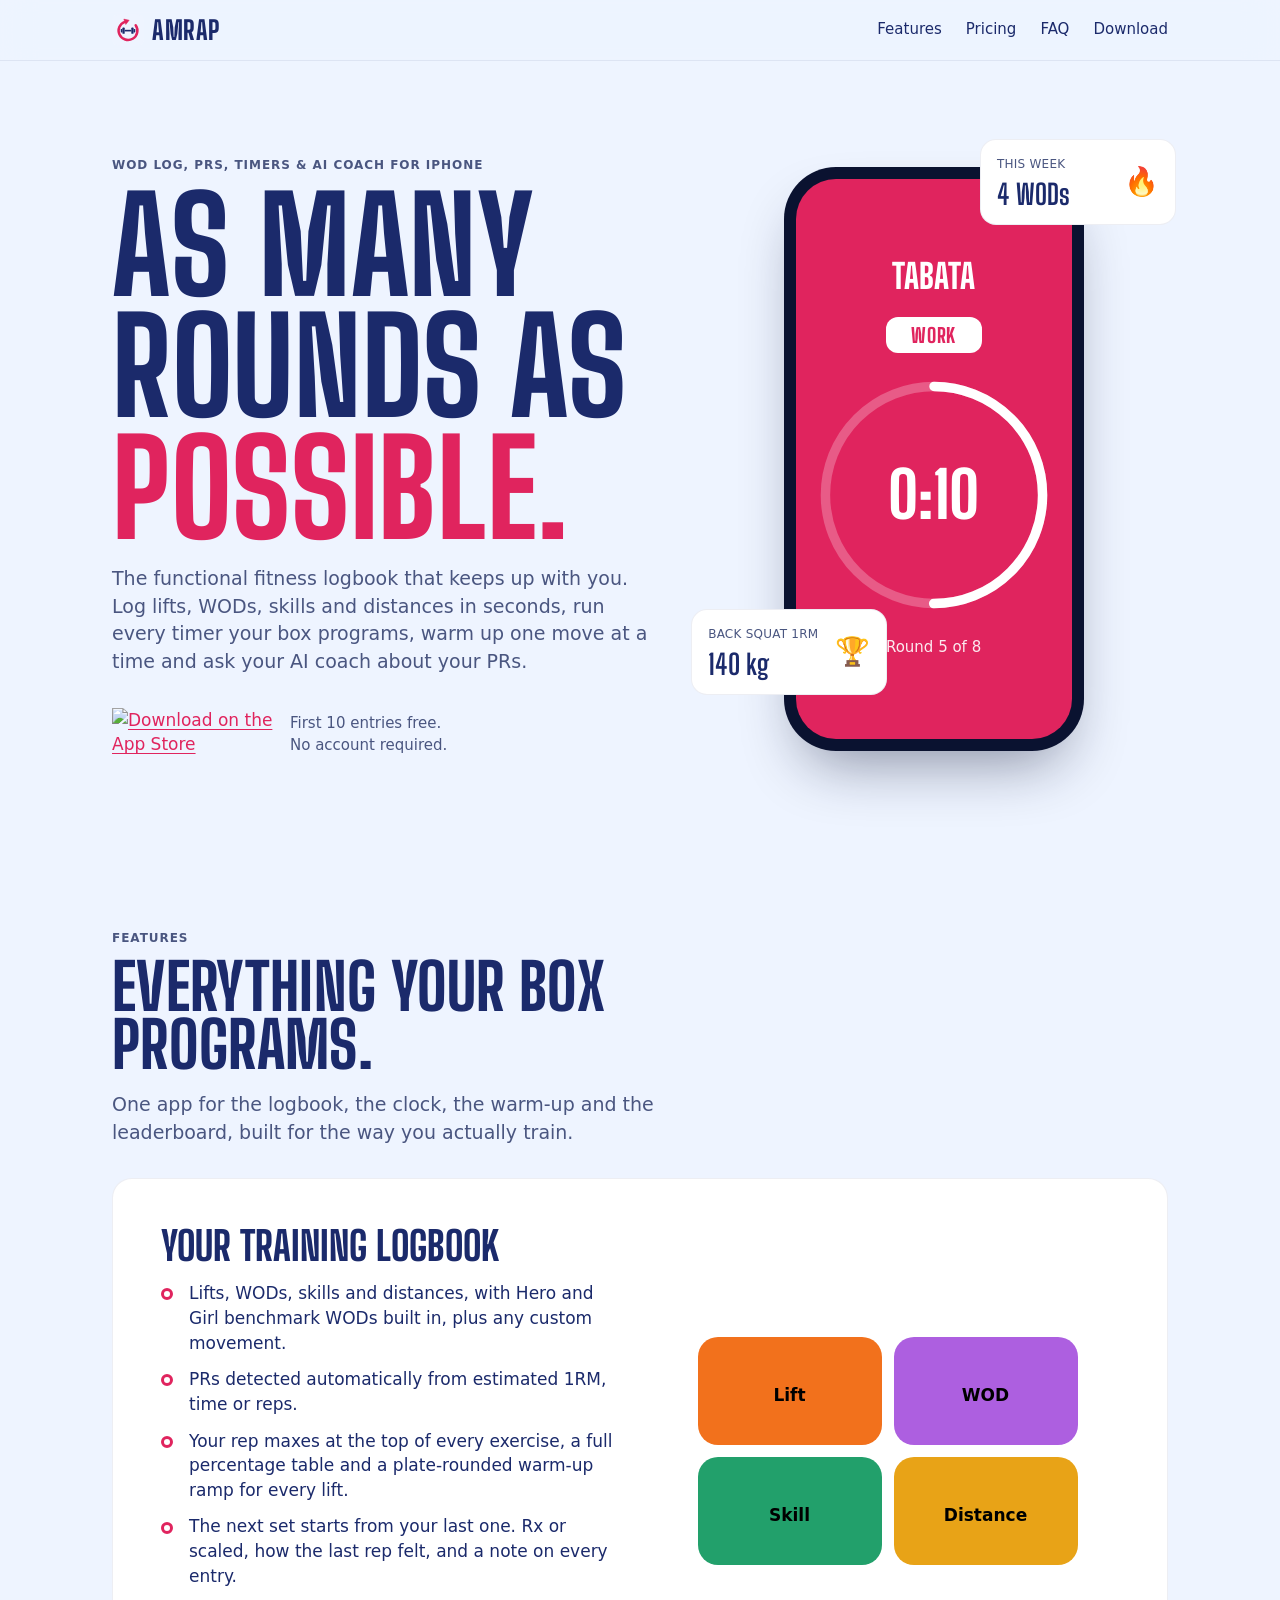
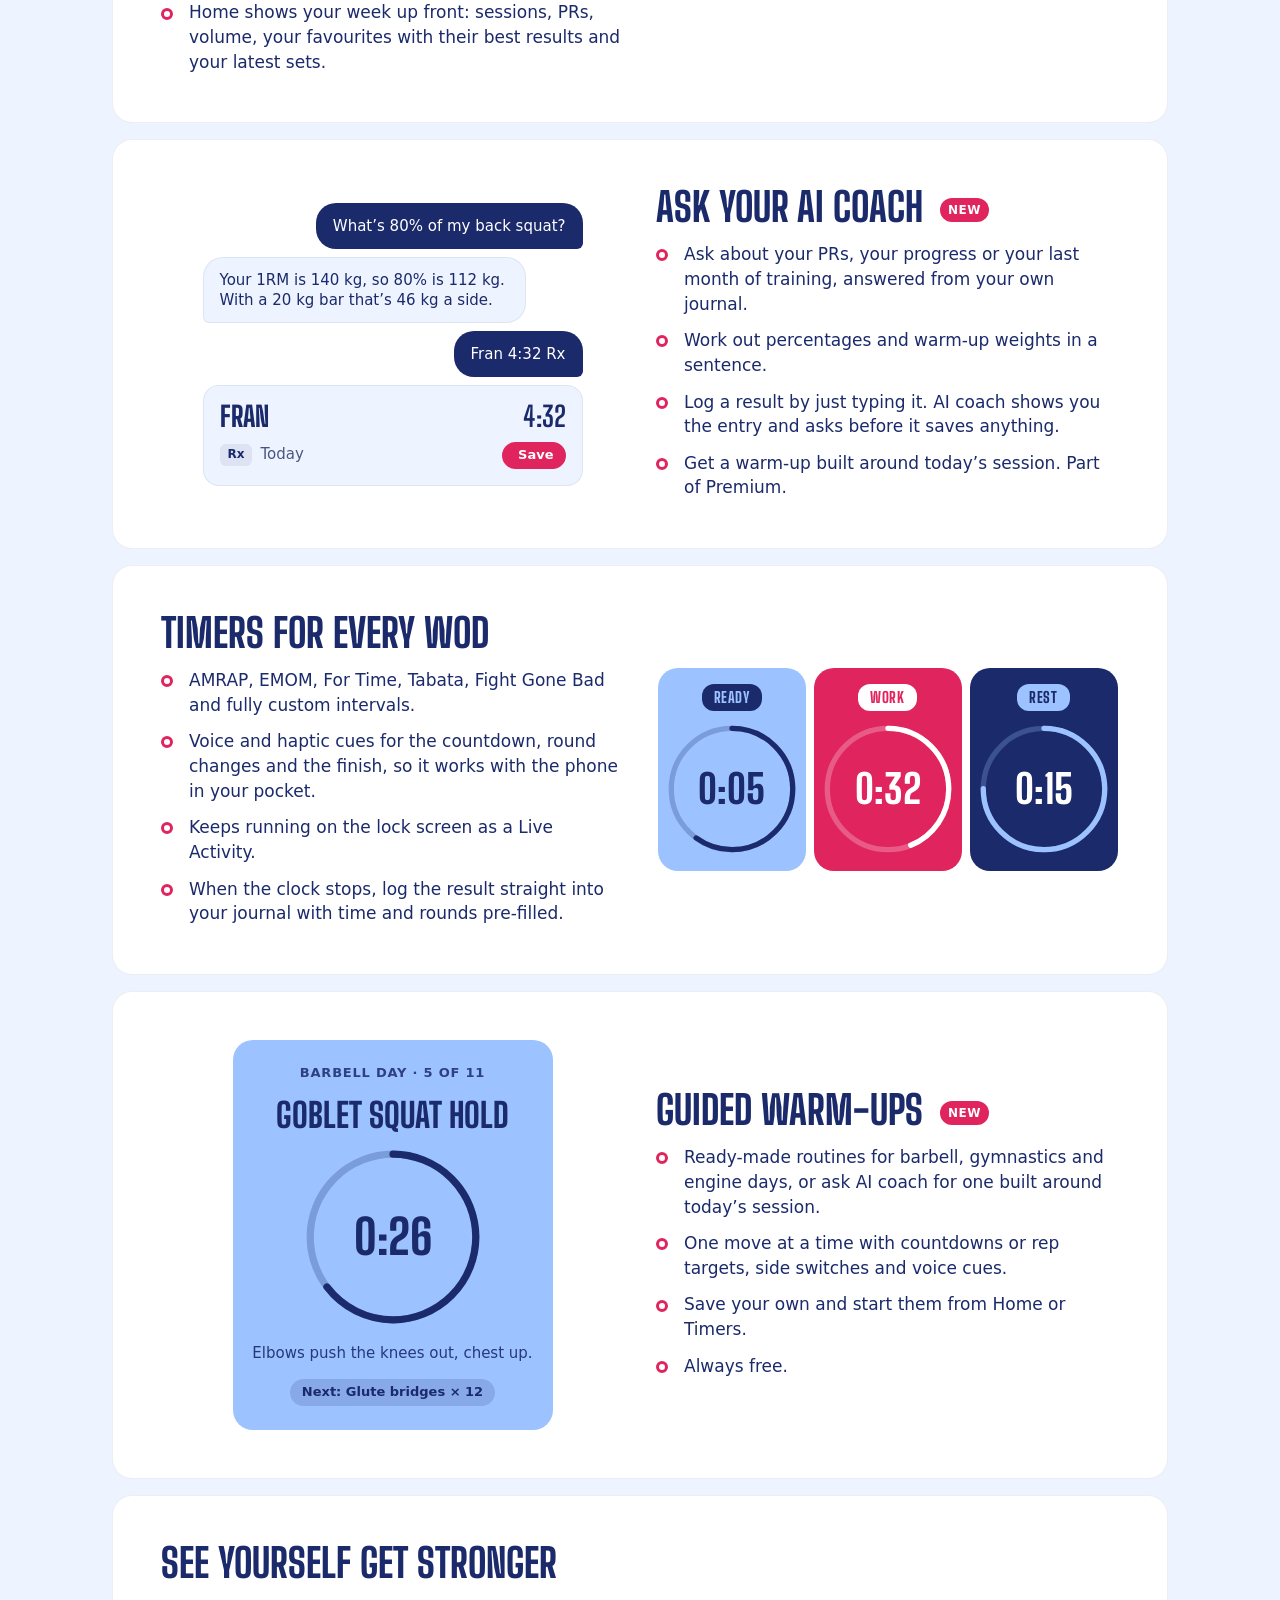
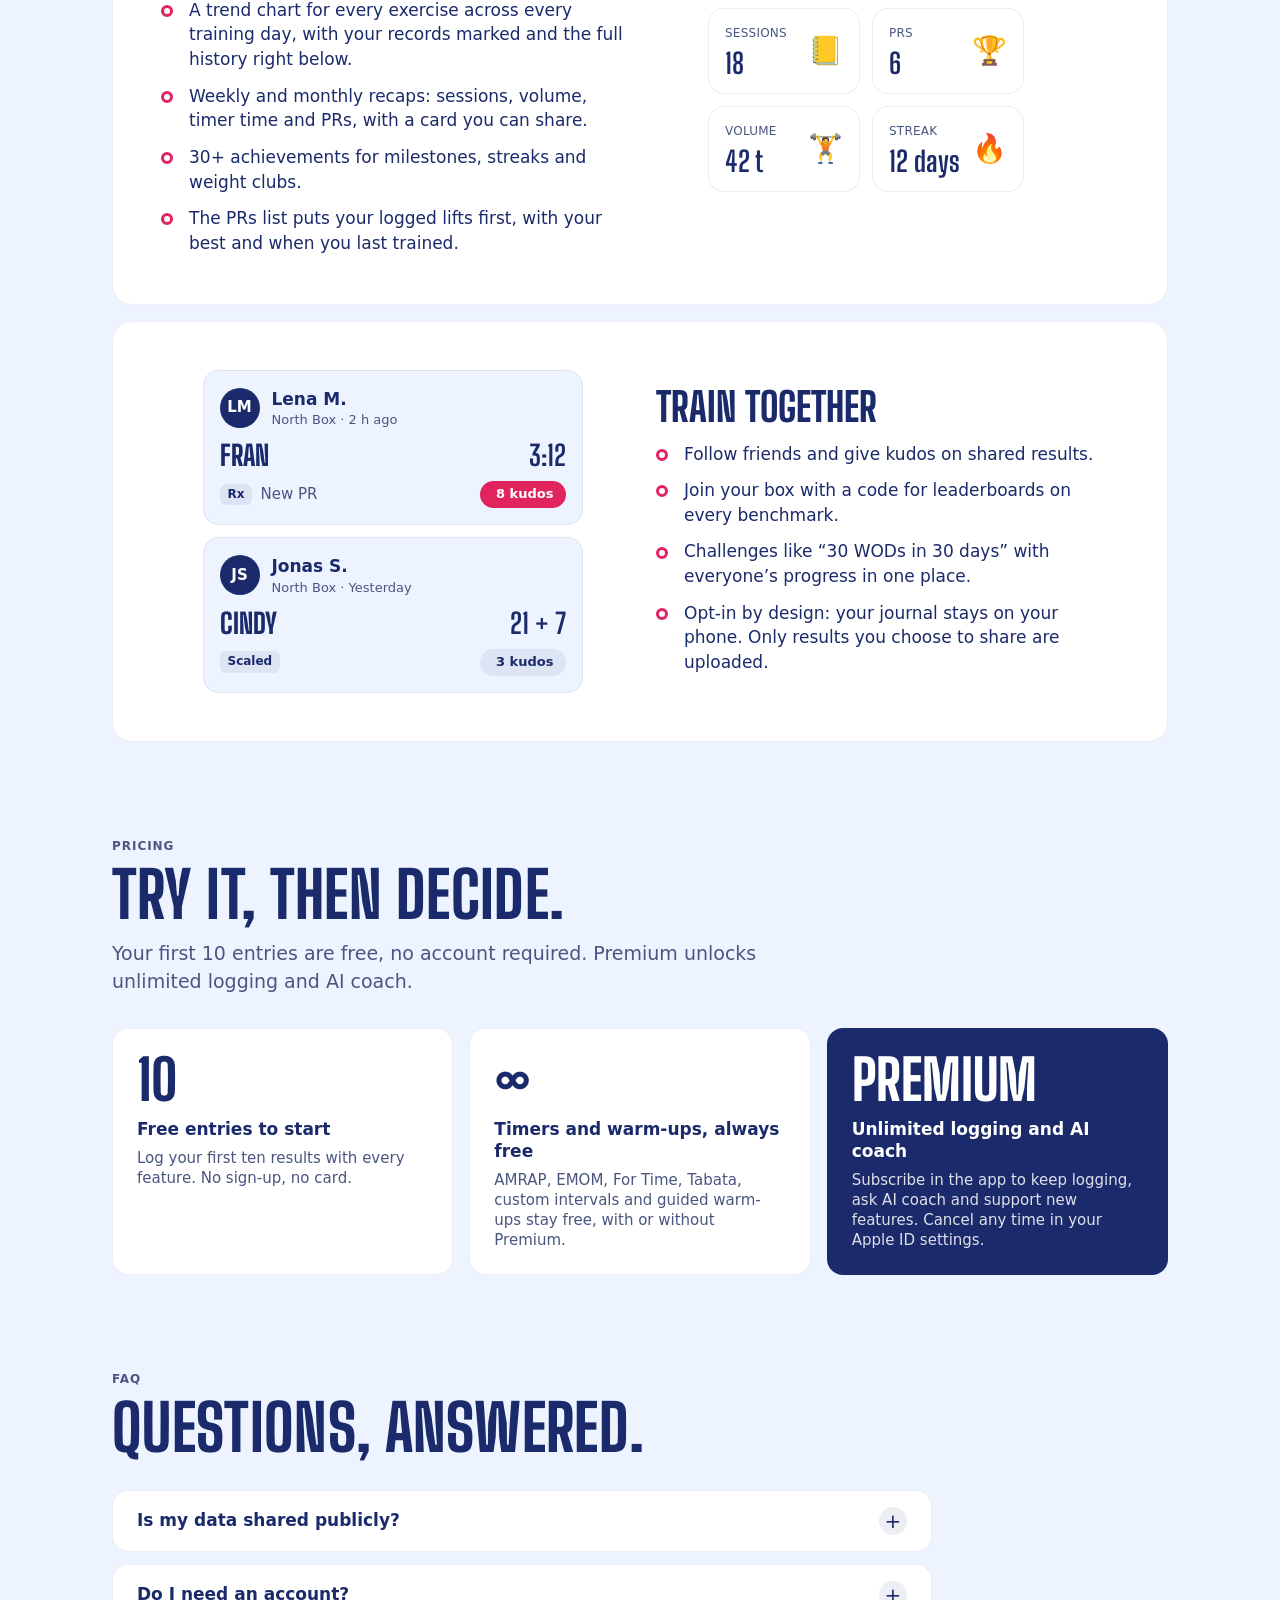
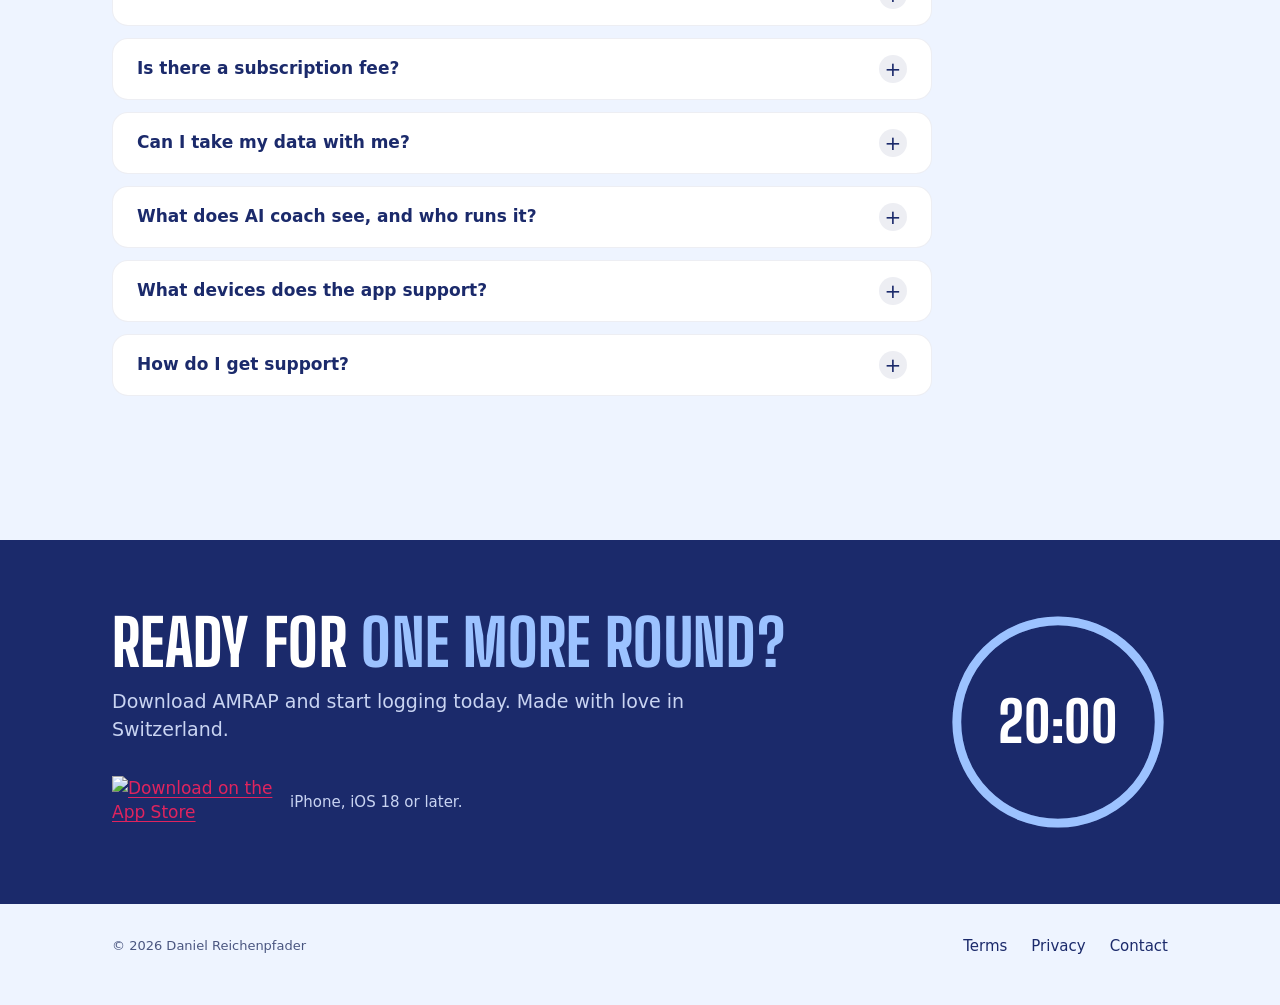
==== commit a49cfea4: "✨ Adds AI coach and guided warm-ups to the homepage Co-Authored-By: Claude Opus 5.5 <noreply@anthrop" ====
--- a/index.html
+++ b/index.html
@@ -4,7 +4,7 @@
   <meta charset="utf-8">
   <meta name="viewport" content="width=device-width, initial-scale=1">
   <title>AMRAP: WOD Log &amp; PRs</title>
-  <meta name="description" content="The functional fitness logbook that keeps up with you. Log lifts, WODs, skills and distances in seconds, run every timer your box programs, and train together with friends.">
+  <meta name="description" content="The functional fitness logbook that keeps up with you. Log lifts, WODs, skills and distances in seconds, run every timer your box programs, warm up with guided routines and ask your AI coach about your training.">
   <meta name="theme-color" content="#eef4ff" media="(prefers-color-scheme: light)">
   <meta name="theme-color" content="#0a1230" media="(prefers-color-scheme: dark)">
   <meta name="apple-itunes-app" content="app-id=6743651394">
@@ -46,9 +46,9 @@
     <section class="hero">
       <div class="wrap">
         <div>
-          <p class="eyebrow">WOD log, PRs &amp; timers for iPhone</p>
+          <p class="eyebrow">WOD log, PRs, timers &amp; AI coach for iPhone</p>
           <h1 class="display">As many<br>rounds as<br><em>possible.</em></h1>
-          <p class="lede">The functional fitness logbook that keeps up with you. Log lifts, WODs, skills and distances in seconds, run every timer your box programs, and train together with friends.</p>
+          <p class="lede">The functional fitness logbook that keeps up with you. Log lifts, WODs, skills and distances in seconds, run every timer your box programs, warm up one move at a time and ask your AI coach about your PRs.</p>
           <div class="cta-row">
             <a class="store-badge" href="https://apps.apple.com/app/id6743651394">
               <img src="https://developer.apple.com/app-store/marketing/guidelines/images/badge-download-on-the-app-store.svg" alt="Download on the App Store" width="162" height="54">
@@ -83,7 +83,7 @@
         <div class="section__head">
           <p class="eyebrow">Features</p>
           <h2 class="display">Everything your box programs.</h2>
-          <p class="lede">One app for the logbook, the clock and the leaderboard, built for the way you actually train.</p>
+          <p class="lede">One app for the logbook, the clock, the warm-up and the leaderboard, built for the way you actually train.</p>
         </div>
 
         <article class="feature">
@@ -92,8 +92,9 @@
             <ul>
               <li>Lifts, WODs, skills and distances, with Hero and Girl benchmark WODs built in, plus any custom movement.</li>
               <li>PRs detected automatically from estimated 1RM, time or reps.</li>
-              <li>1RM, 3RM and 5RM at a glance, a full percentage table and a plate-rounded warm-up ramp for every lift.</li>
-              <li>Rx or scaled, notes, and how the last rep felt.</li>
+              <li>Your rep maxes at the top of every exercise, a full percentage table and a plate-rounded warm-up ramp for every lift.</li>
+              <li>The next set starts from your last one. Rx or scaled, how the last rep felt, and a note on every entry.</li>
+              <li>Home shows your week up front: sessions, PRs, volume, your favourites with their best results and your latest sets.</li>
             </ul>
           </div>
           <div class="feature__art" aria-hidden="true">
@@ -108,6 +109,29 @@
 
         <article class="feature feature--flip">
           <div>
+            <h3>Ask your AI coach <span class="new-tag">NEW</span></h3>
+            <ul>
+              <li>Ask about your PRs, your progress or your last month of training, answered from your own journal.</li>
+              <li>Work out percentages and warm-up weights in a sentence.</li>
+              <li>Log a result by just typing it. AI coach shows you the entry and asks before it saves anything.</li>
+              <li>Get a warm-up built around today’s session. Part of Premium.</li>
+            </ul>
+          </div>
+          <div class="feature__art" aria-hidden="true">
+            <div class="chat">
+              <div class="chat__msg chat__msg--me">What’s 80% of my back squat?</div>
+              <div class="chat__msg">Your 1RM is 140 kg, so 80% is 112 kg. With a 20 kg bar that’s 46 kg a side.</div>
+              <div class="chat__msg chat__msg--me">Fran 4:32 Rx</div>
+              <div class="chat__card">
+                <div class="feed-card__result"><span class="feed-card__wod">Fran</span><span class="feed-card__score">4:32</span></div>
+                <div class="feed-card__foot"><span class="rx">Rx</span><span class="muted">Today</span><span style="flex:1"></span><span class="kudos kudos--on"><i class="ti ti-check"></i> Save</span></div>
+              </div>
+            </div>
+          </div>
+        </article>
+
+        <article class="feature">
+          <div>
             <h3>Timers for every WOD</h3>
             <ul>
               <li>AMRAP, EMOM, For Time, Tabata, Fight Gone Bad and fully custom intervals.</li>
@@ -125,14 +149,35 @@
           </div>
         </article>
 
+        <article class="feature feature--flip">
+          <div>
+            <h3>Guided warm-ups <span class="new-tag">NEW</span></h3>
+            <ul>
+              <li>Ready-made routines for barbell, gymnastics and engine days, or ask AI coach for one built around today’s session.</li>
+              <li>One move at a time with countdowns or rep targets, side switches and voice cues.</li>
+              <li>Save your own and start them from Home or Timers.</li>
+              <li>Always free.</li>
+            </ul>
+          </div>
+          <div class="feature__art" aria-hidden="true">
+            <div class="amrap-phase amrap-phase--countdown warmup">
+              <div class="warmup__meta">Barbell day · 5 of 11</div>
+              <div class="warmup__move">Goblet squat hold</div>
+              <div class="amrap-dial"><svg viewBox="0 0 300 300"><circle class="amrap-dial__track" cx="150" cy="150" r="138"/><circle class="amrap-dial__ring" cx="150" cy="150" r="138" stroke-dasharray="560 867.1"/></svg><span class="amrap-dial__time">0:26</span></div>
+              <div class="warmup__cue">Elbows push the knees out, chest up.</div>
+              <div class="warmup__next">Next: Glute bridges × 12</div>
+            </div>
+          </div>
+        </article>
+
         <article class="feature">
           <div>
             <h3>See yourself get stronger</h3>
             <ul>
-              <li>History charts for every exercise.</li>
+              <li>A trend chart for every exercise across every training day, with your records marked and the full history right below.</li>
               <li>Weekly and monthly recaps: sessions, volume, timer time and PRs, with a card you can share.</li>
               <li>30+ achievements for milestones, streaks and weight clubs.</li>
-              <li>Favorites for the movements you train most.</li>
+              <li>The PRs list puts your logged lifts first, with your best and when you last trained.</li>
             </ul>
           </div>
           <div class="feature__art stats" aria-hidden="true">
@@ -147,7 +192,7 @@
 
         <article class="feature feature--flip">
           <div>
-            <h3>Train together <span class="new-tag">NEW</span></h3>
+            <h3>Train together</h3>
             <ul>
               <li>Follow friends and give kudos on shared results.</li>
               <li>Join your box with a code for leaderboards on every benchmark.</li>
@@ -179,7 +224,7 @@
         <div class="section__head">
           <p class="eyebrow">Pricing</p>
           <h2 class="display">Try it, then decide.</h2>
-          <p class="lede">Your first 10 entries are free, no account required. Continue with a subscription to log without limits.</p>
+          <p class="lede">Your first 10 entries are free, no account required. Premium unlocks unlimited logging and AI coach.</p>
         </div>
         <div class="plans">
           <div class="plan">
@@ -189,13 +234,13 @@
           </div>
           <div class="plan">
             <div class="plan__big">∞</div>
-            <h3>Timers, always free</h3>
-            <p>AMRAP, EMOM, For Time, Tabata and custom intervals stay free, with or without a subscription.</p>
+            <h3>Timers and warm-ups, always free</h3>
+            <p>AMRAP, EMOM, For Time, Tabata, custom intervals and guided warm-ups stay free, with or without Premium.</p>
           </div>
           <div class="plan plan--primary">
-            <div class="plan__big">All in</div>
-            <h3>Log without limits</h3>
-            <p>Subscribe in the app to keep logging and support new features. Cancel any time in your Apple ID settings.</p>
+            <div class="plan__big">Premium</div>
+            <h3>Unlimited logging and AI coach</h3>
+            <p>Subscribe in the app to keep logging, ask AI coach and support new features. Cancel any time in your Apple ID settings.</p>
           </div>
         </div>
       </div>
@@ -211,19 +256,23 @@
         <div class="faq">
           <details>
             <summary>Is my data shared publicly?</summary>
-            <div><p>No. Your journal stays on your phone. Social is opt-in: only the results you choose to share are uploaded.</p></div>
+            <div><p>No. Your journal stays on your phone. Social is opt-in: only the results you choose to share are uploaded, and only your followers and your box can see them. See the <a href="privacy/">Privacy Policy</a> for details.</p></div>
           </details>
           <details>
             <summary>Do I need an account?</summary>
-            <div><p>Not for your journal or the timers. You only sign in, with Apple or email, if you want to follow friends, join your box or take part in challenges.</p></div>
+            <div><p>Not for your journal, the timers or warm-ups. You only sign in, with Apple or email, to use AI coach or cloud backup, follow friends, join your box or take part in challenges.</p></div>
           </details>
           <details>
             <summary>Is there a subscription fee?</summary>
-            <div><p>Your first 10 entries are free. After that, a subscription lets you log without limits and supports development. Timers are always free.</p></div>
+            <div><p>Your first 10 entries are free. After that, Premium lets you log without limits, unlocks AI coach and supports development. Timers and warm-ups are always free.</p></div>
           </details>
           <details>
             <summary>Can I take my data with me?</summary>
-            <div><p>Yes. Export and import your journal any time.</p></div>
+            <div><p>Yes. Export and import your journal any time, or turn on the optional cloud backup when you’re signed in and restore it on a new iPhone.</p></div>
+          </details>
+          <details>
+            <summary>What does AI coach see, and who runs it?</summary>
+            <div><p>AI coach is powered by Anthropic’s Claude. When you ask a question, your message and the parts of your journal it needs to answer are sent through our server to Anthropic. Nothing is sent until you’ve agreed in the app, and AI coach never saves to your journal without asking you first. See the <a href="privacy/">Privacy Policy</a> for details.</p></div>
           </details>
           <details>
             <summary>What devices does the app support?</summary>
--- a/assets/site.css
+++ b/assets/site.css
@@ -162,3 +162,18 @@
 .notfound { min-height: 70vh; display: grid; place-items: center; text-align: center; padding: var(--space-48) 0; }
 .notfound .amrap-dial { margin: 0 auto var(--space-24); width: 220px; height: 220px; }
 .notfound .amrap-dial__time { font-size: 64px; }
+
+/* AI coach chat */
+.chat { width: 100%; max-width: 380px; display: flex; flex-direction: column; gap: var(--space-8); }
+.chat__msg { max-width: 85%; padding: var(--space-12) var(--space-16); border-radius: 20px 20px 20px 6px; background: var(--background); border: var(--stroke-hairline) solid var(--card-stroke); font-size: 15px; line-height: 20px; }
+.chat__msg--me { align-self: flex-end; border-radius: 20px 20px 6px 20px; background: var(--primary); color: var(--on-primary); border-color: transparent; }
+.chat__card { padding: var(--space-4) var(--space-16) var(--space-16); border-radius: var(--radius-card); background: var(--background); border: var(--stroke-hairline) solid var(--card-stroke); }
+
+/* Guided warm-up */
+.warmup { width: 100%; max-width: 320px; text-align: center; }
+.warmup__meta { font-size: 13px; font-weight: 600; letter-spacing: 0.06em; text-transform: uppercase; opacity: 0.85; }
+.warmup__move { font-family: var(--font-display); font-weight: 800; font-size: 34px; line-height: 0.95; text-transform: uppercase; }
+.warmup .amrap-dial { width: 180px; height: 180px; }
+.warmup .amrap-dial__time { font-size: 48px; }
+.warmup__cue { font-size: 15px; line-height: 20px; opacity: 0.9; }
+.warmup__next { padding: var(--space-4) var(--space-12); border-radius: var(--radius-pill); background: color-mix(in srgb, currentColor 16%, transparent); font-size: 13px; font-weight: 600; }
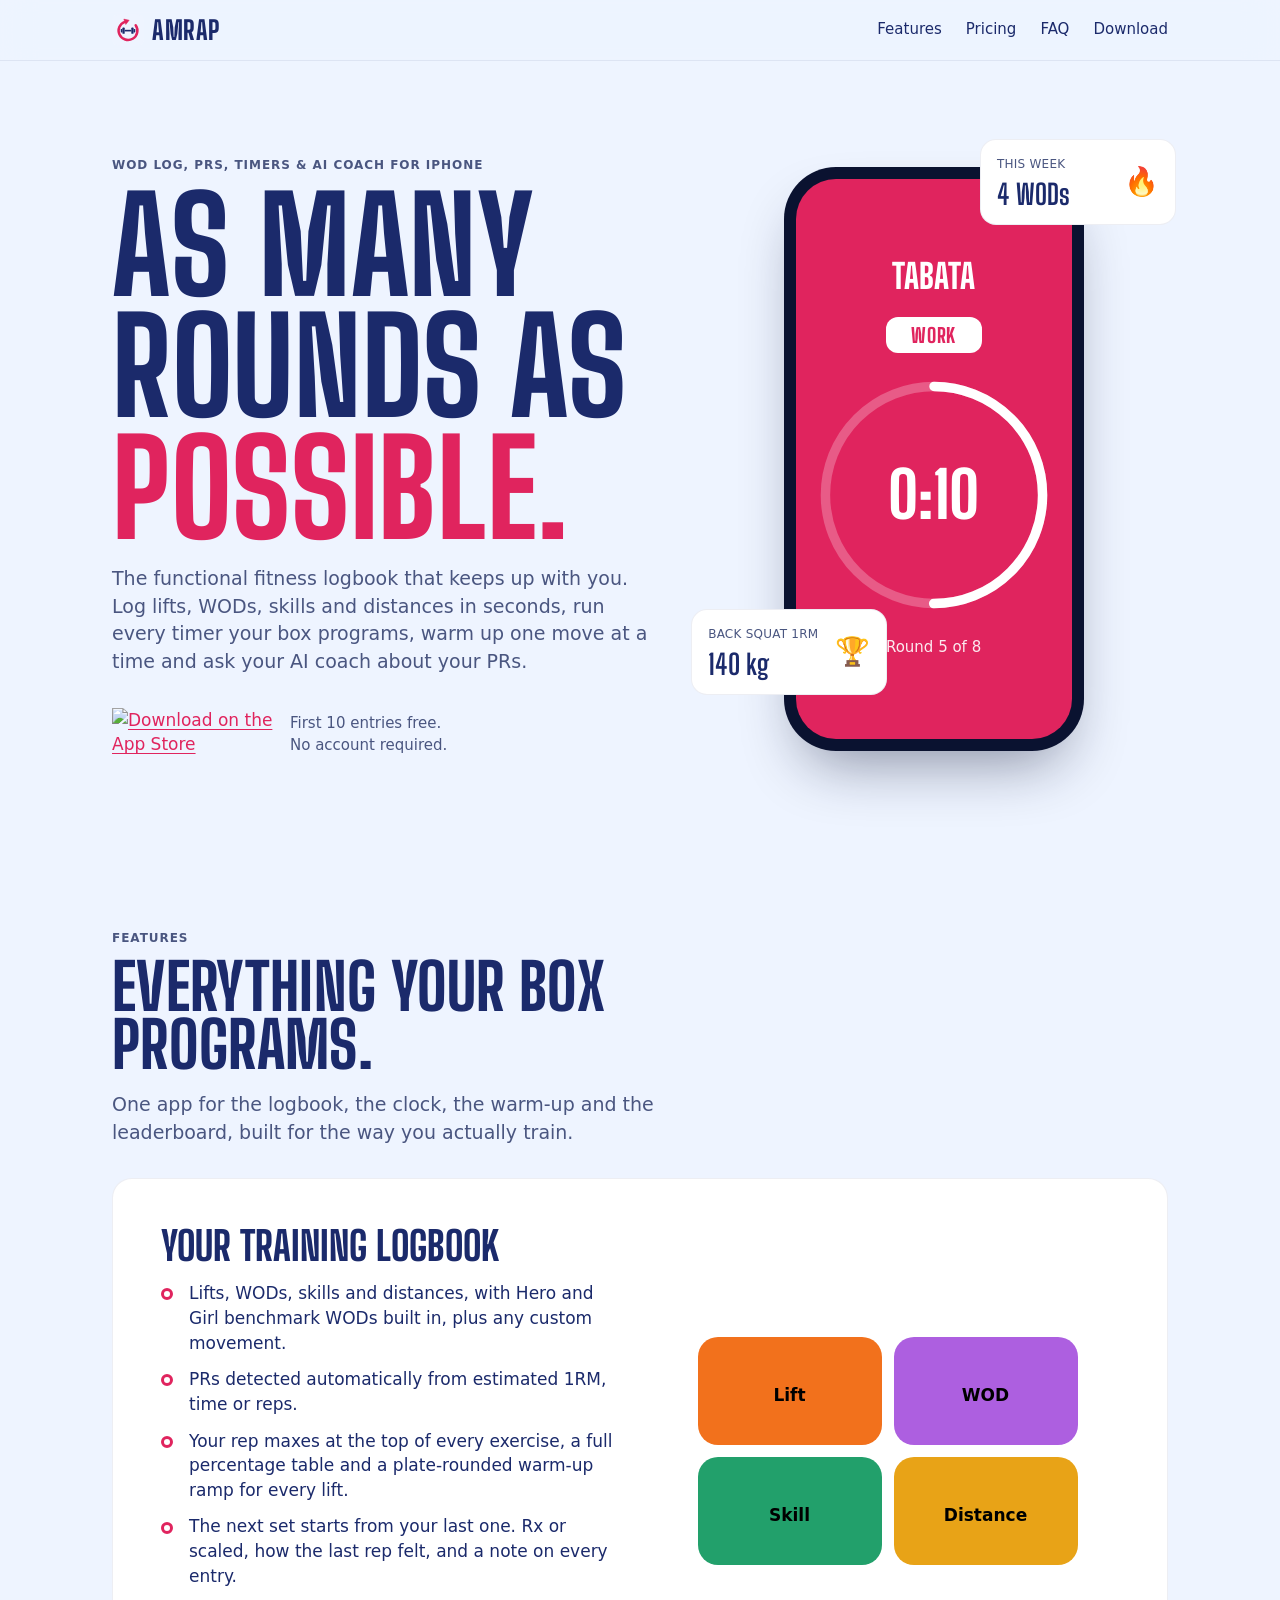
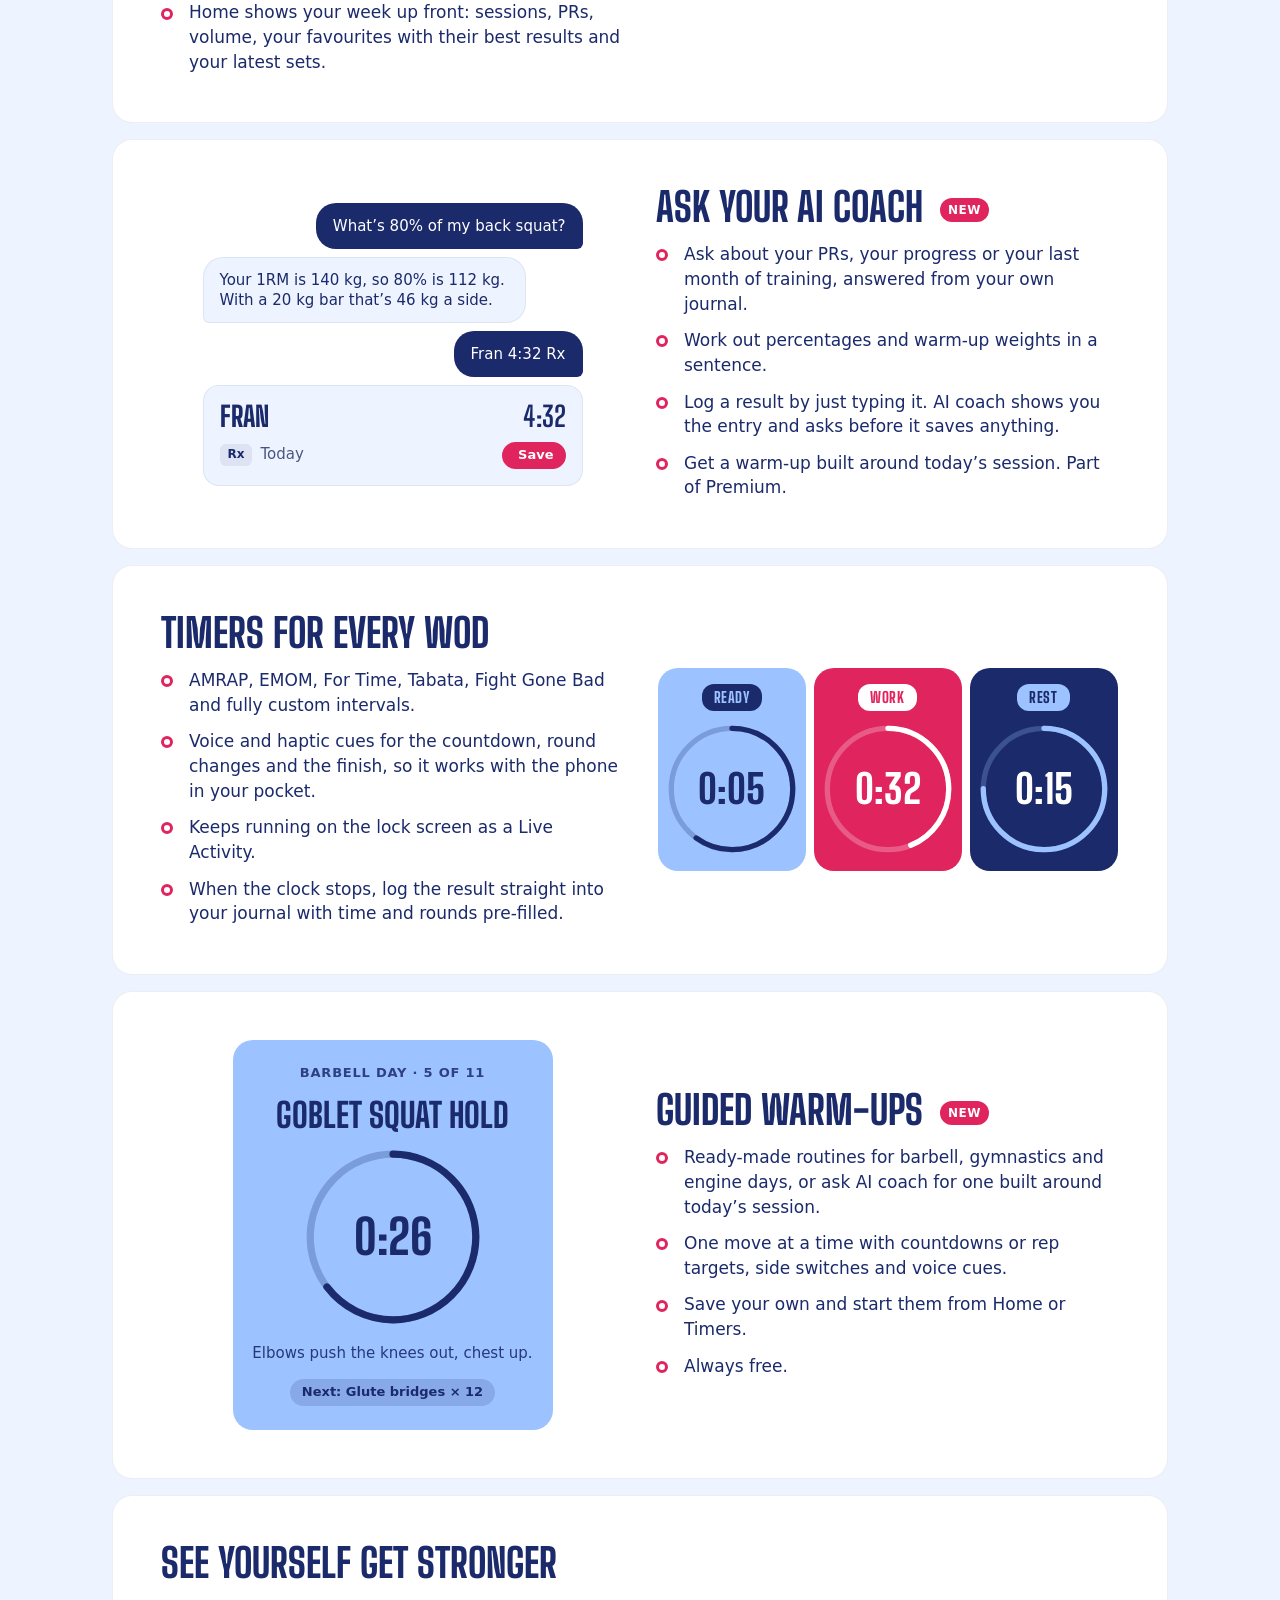
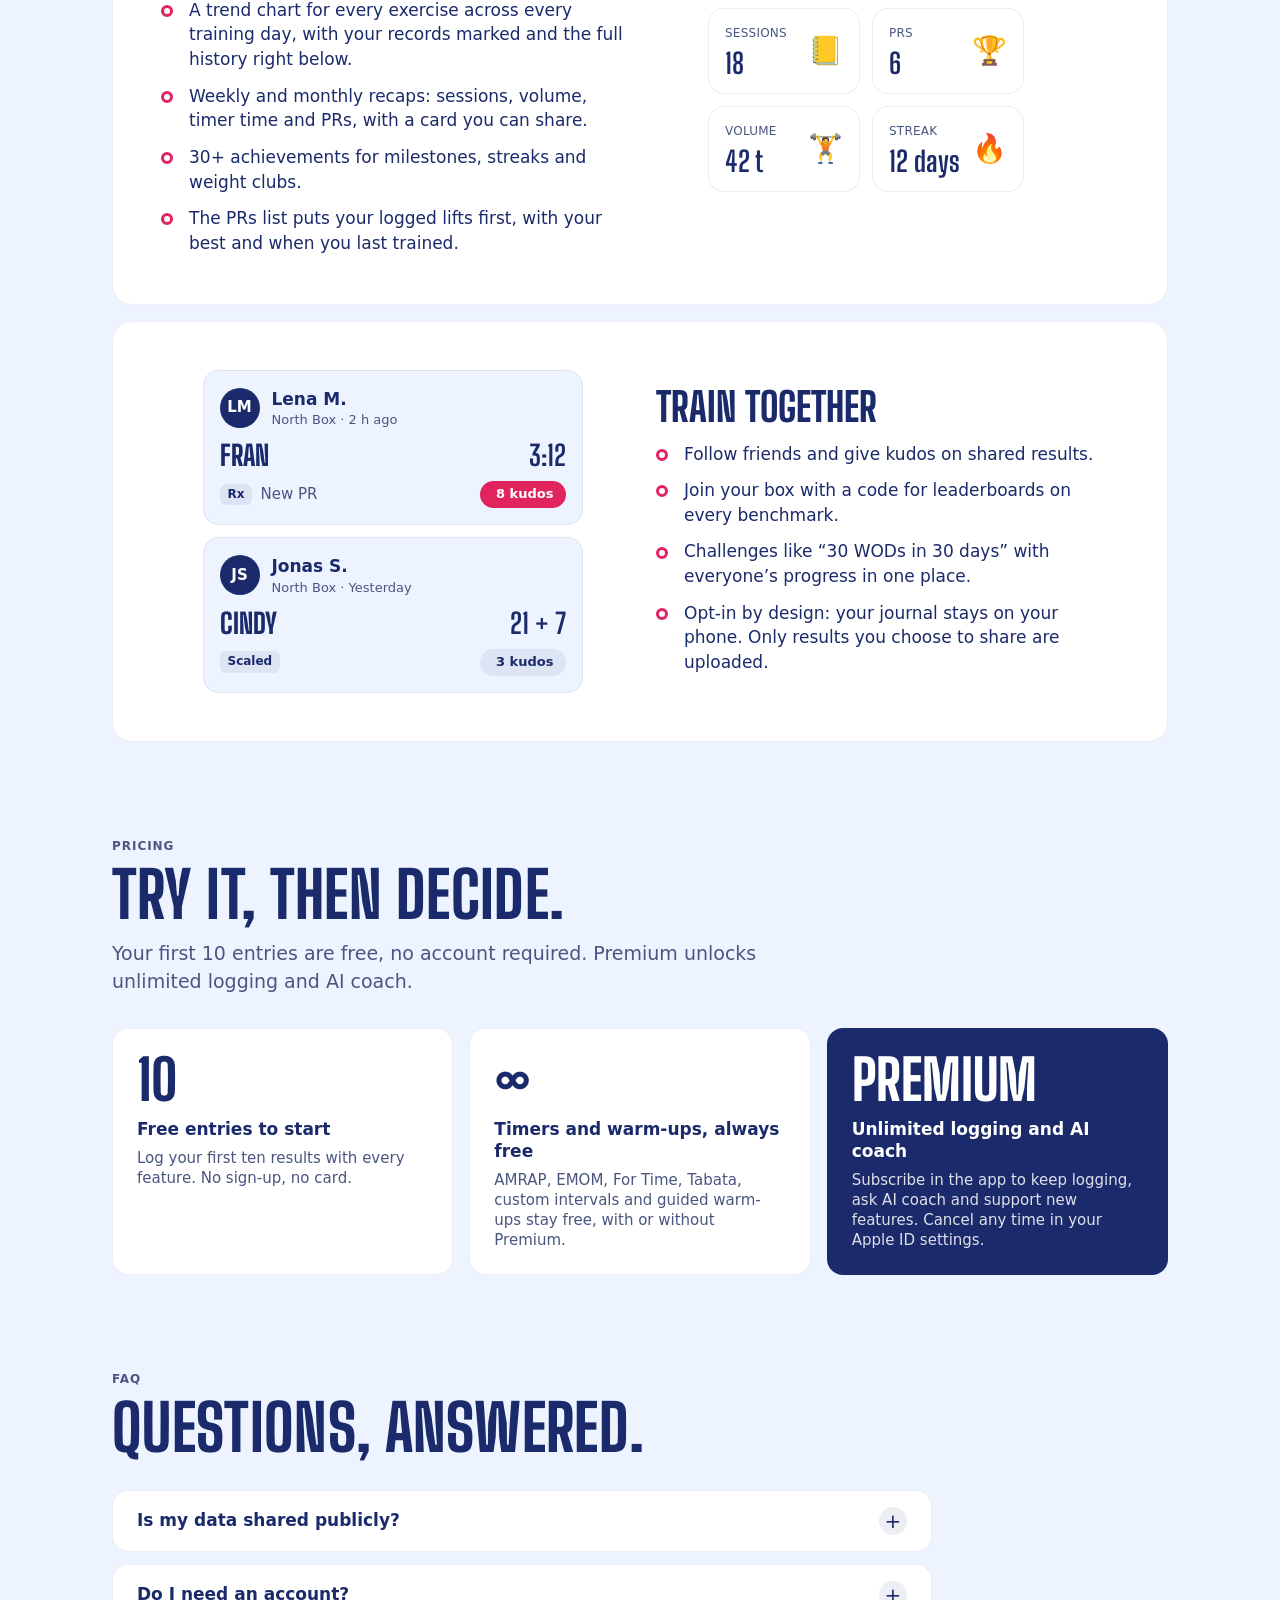
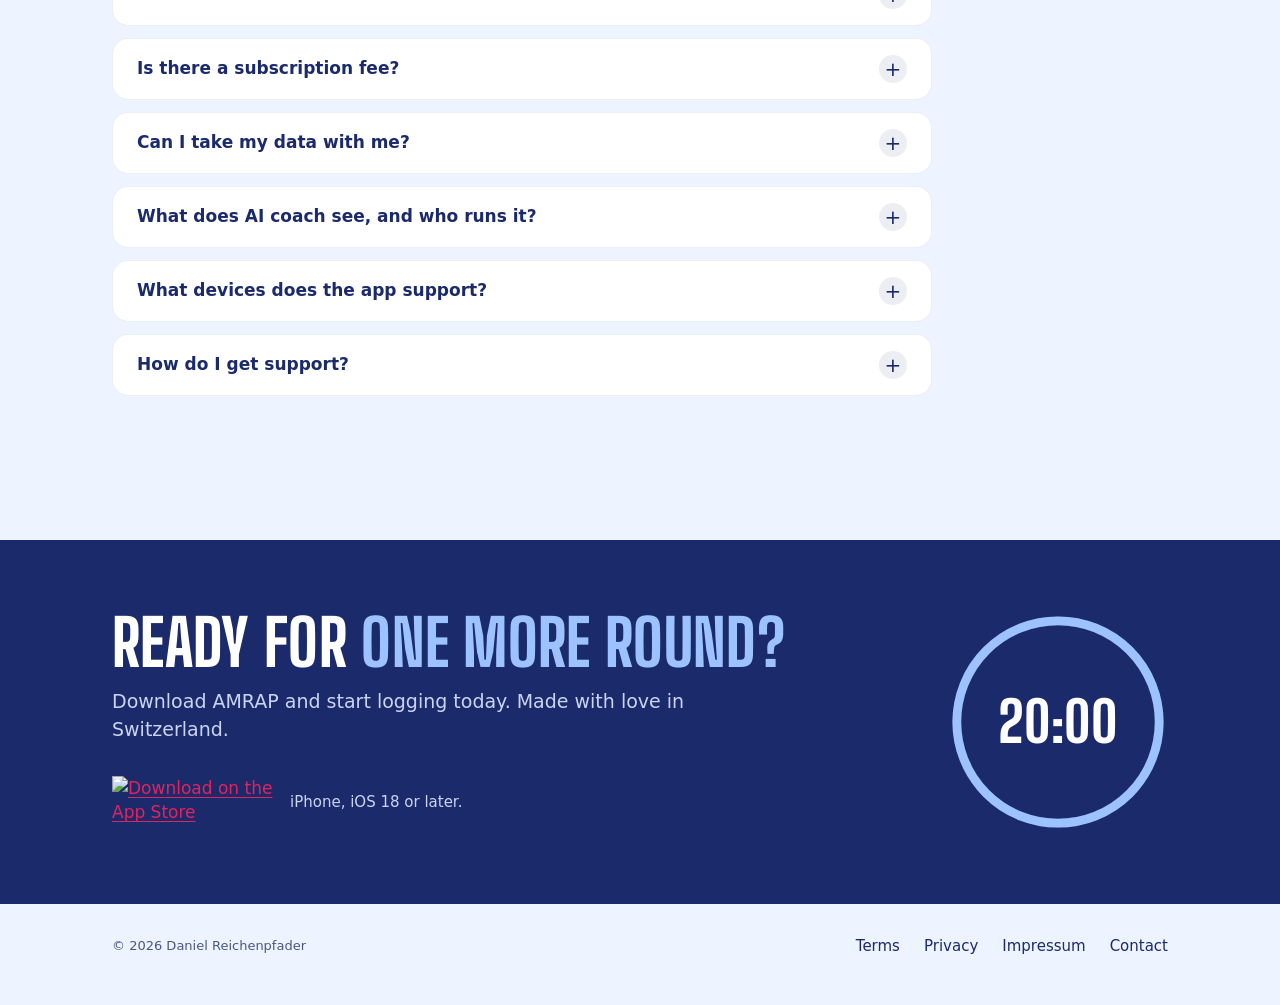
==== commit 380110c9: "📝 Adds AI coach and Premium to the terms and adds an Impressum Co-Authored-By: Claude Opus 5.5 <nore" ====
--- a/index.html
+++ b/index.html
@@ -313,6 +313,7 @@
       <nav aria-label="Legal">
         <a href="terms/">Terms</a>
         <a href="privacy/">Privacy</a>
+        <a href="impressum/">Impressum</a>
         <a href="mailto:amrap@danielreichenpfader.com">Contact</a>
       </nav>
     </div>
